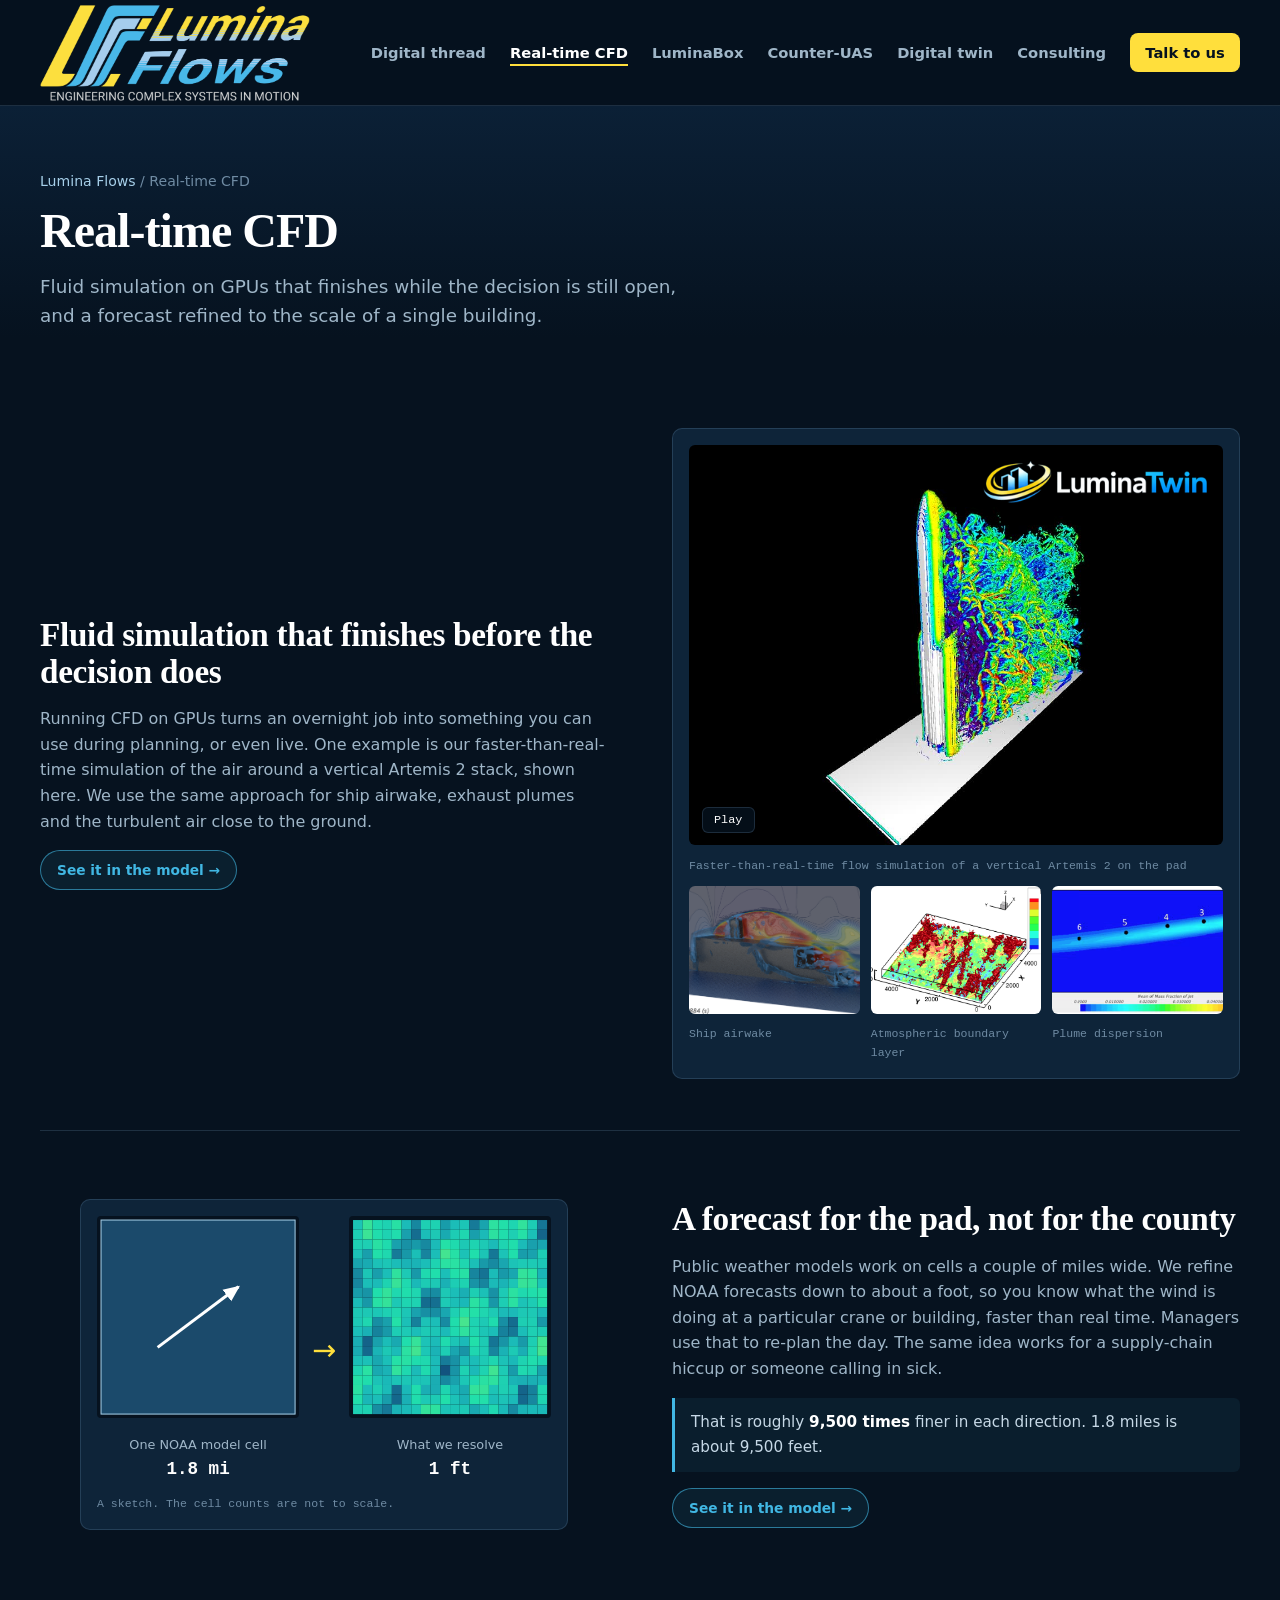
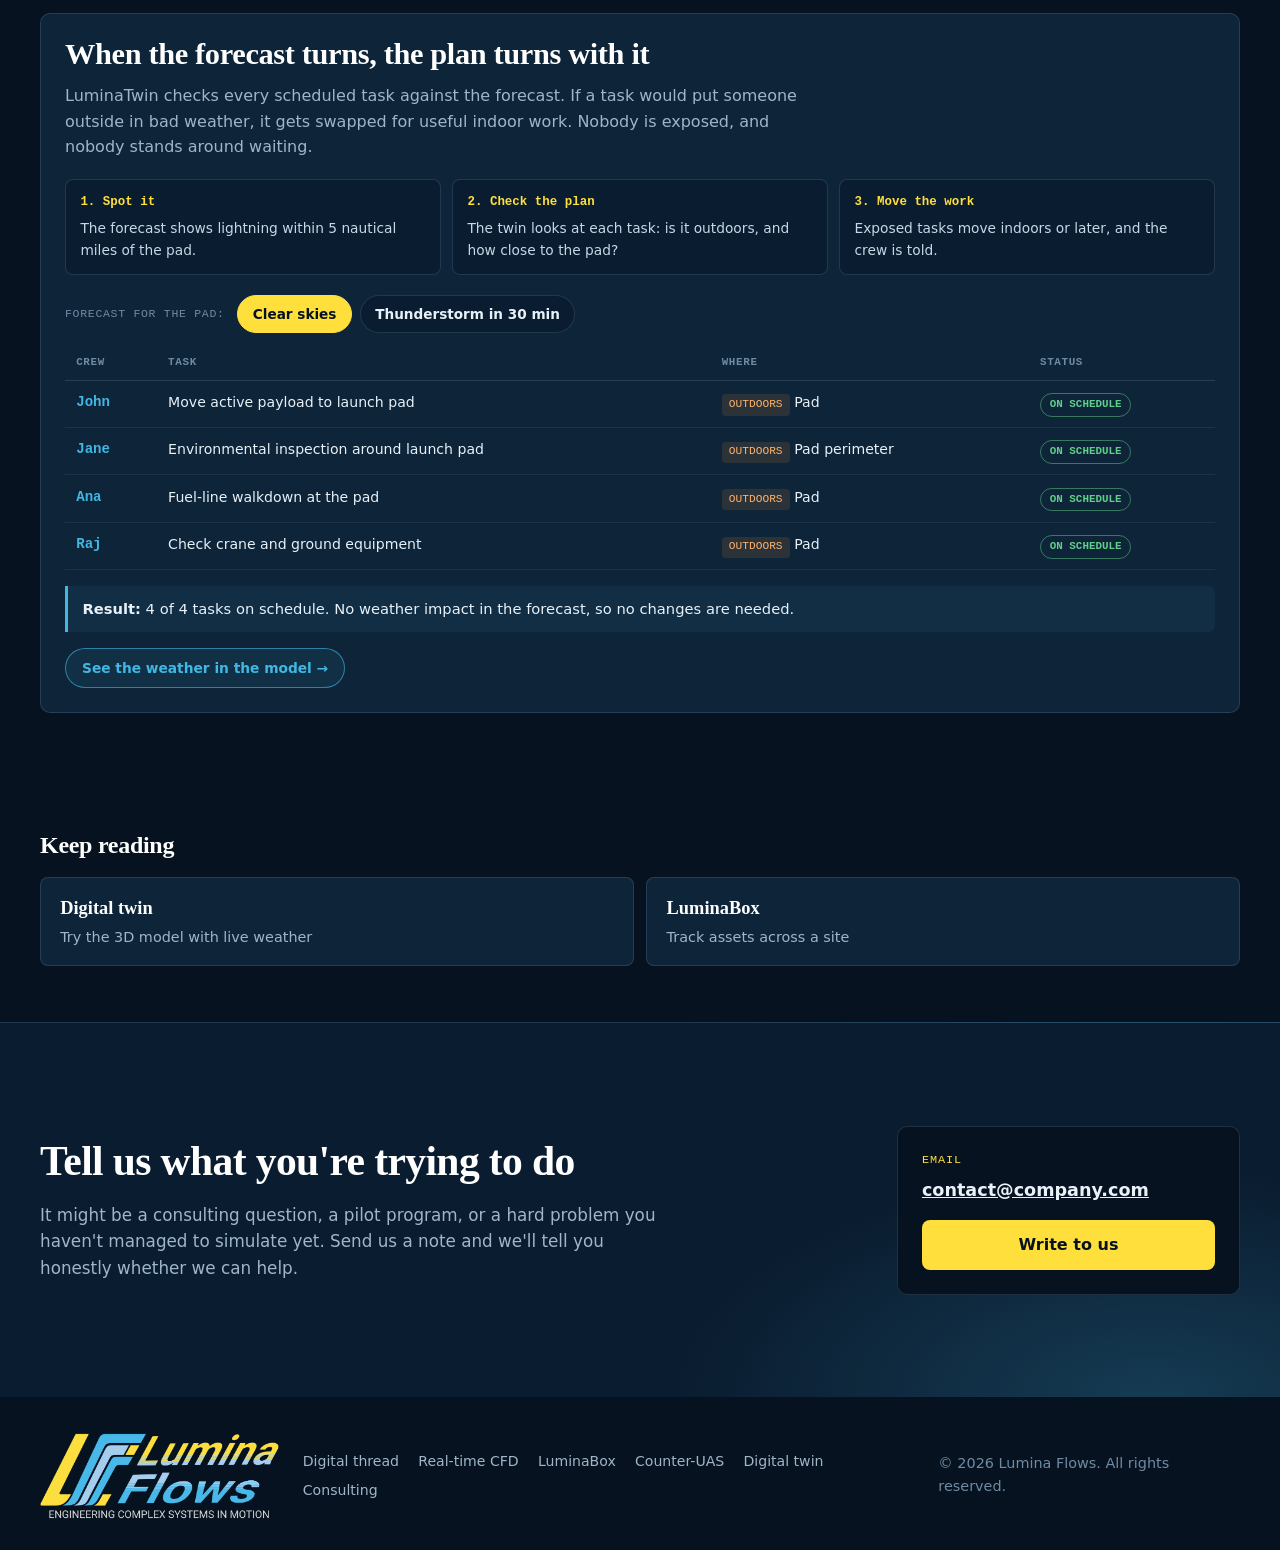
==== cfd.html @ c45b7880 "Split the site into a short landing page and dedicated pages - index.html is now the hero, the six c" ====
<!doctype html>
<html lang="en">
  <head>
    <meta charset="utf-8" />
    <meta name="viewport" content="width=device-width, initial-scale=1" />
    <title>Lumina Flows | Real-time CFD</title>
    <meta
      name="description"
      content="GPU-accelerated fluid simulation and weather refined to the scale of a building, used to adapt work plans as the forecast changes."
    />
    <meta property="og:title" content="Lumina Flows | Real-time CFD" />
    <meta
      property="og:description"
      content="Digital twins, GPU fluid simulation and LuminaBox sensors for launch sites, shipping and defense programs."
    />
    <meta property="og:type" content="website" />
    <meta property="og:image" content="assets/lumina-flows-logo-cropped.png" />
    <meta name="theme-color" content="#06121f" />
    <link rel="stylesheet" href="styles.css" />
    <link rel="stylesheet" href="platform.css" />
  </head>
  <body>
    <a class="skip-link" href="#main">Skip to main content</a>

    <header class="site-header">
      <nav class="nav" aria-label="Primary navigation">
        <a class="brand" href="index.html" aria-label="Lumina Flows home">
          <img src="assets/lumina-flows-logo-cropped.png" alt="Lumina Flows" />
        </a>
        <button class="nav-toggle" type="button" aria-expanded="false" aria-controls="nav-links">
          <span class="sr-only">Toggle navigation</span>
          <span></span>
          <span></span>
          <span></span>
        </button>
        <div class="nav-links" id="nav-links">
          <a href="digital-thread.html">Digital thread</a>
          <a href="cfd.html" aria-current="page">Real-time CFD</a>
          <a href="luminabox.html">LuminaBox</a>
          <a href="counter-uas.html">Counter-UAS</a>
          <a href="twin.html">Digital twin</a>
          <a href="consulting.html">Consulting</a>
          <a class="nav-cta" href="index.html#contact">Talk to us</a>
        </div>
      </nav>
    </header>

    <main id="main">
      <section class="page-head">
        <div class="page-head-inner">
          <p class="crumb"><a href="index.html">Lumina Flows</a> / Real-time CFD</p>
          <h1>Real-time CFD</h1>
          <p class="page-lede">Fluid simulation on GPUs that finishes while the decision is still open, and a forecast refined to the scale of a single building.</p>
        </div>
      </section>

      <section class="section pg-body">
        <article class="solution" id="cfd">
          <div class="solution-copy">
            <h3>Fluid simulation that finishes before the decision does</h3>
            <p>
              Running CFD on GPUs turns an overnight job into something you can use during planning, or even live. One
              example is our faster-than-real-time simulation of the air around a vertical Artemis 2 stack, shown here.
              We use the same approach for ship airwake, exhaust plumes and the turbulent air close to the ground.
            </p>
            <p class="see-row"><button type="button" class="see-model" data-go='{"scn":"road","res":"fine","site":"vab"}'>See it in the model &rarr;</button></p>
          </div>
          <div class="solution-visual sim-trio">
            <figure class="rocket-cfd">
              <div class="rocket-frame">
                <video
                  id="rocket-video"
                  src="assets/deck/artemis2-cfd.mp4"
                  poster="assets/deck/artemis2-poster.jpg"
                  muted
                  loop
                  playsinline
                  preload="metadata"
                  aria-label="Faster-than-real-time CFD simulation of the wake around a vertical Artemis 2 configuration on the pad"
                ></video>
                <img class="rocket-logo" src="assets/deck/luminatwin-logo.png" alt="LuminaTwin" />
                <button class="video-toggle" id="rocket-toggle" type="button" aria-pressed="true">Pause</button>
              </div>
              <figcaption>Faster-than-real-time flow simulation of a vertical Artemis 2 on the pad</figcaption>
            </figure>
            <figure>
              <img src="assets/tech/ShipAirwake.png" alt="Ship airwake CFD velocity contours." />
              <figcaption>Ship airwake</figcaption>
            </figure>
            <figure>
              <img src="assets/tech/turbABL.png" alt="Turbulent atmospheric boundary layer CFD isosurfaces." />
              <figcaption>Atmospheric boundary layer</figcaption>
            </figure>
            <figure>
              <img src="assets/tech/Plume.png" alt="Jet plume mass fraction CFD contour." />
              <figcaption>Plume dispersion</figcaption>
            </figure>
          </div>
        </article>

        <!-- Module 2 + weather resolution -->
        <article class="solution reverse">
          <div class="solution-copy">
            <h3>A forecast for the pad, not for the county</h3>
            <p>
              Public weather models work on cells a couple of miles wide. We refine NOAA forecasts down to about a foot,
              so you know what the wind is doing at a particular crane or building, faster than real time. Managers use
              that to re-plan the day. The same idea works for a supply-chain hiccup or someone calling in sick.
            </p>
            <p class="example">
              That is roughly <strong>9,500 times</strong> finer in each direction. 1.8 miles is about 9,500 feet.
            </p>
            <p class="see-row"><button type="button" class="see-model" data-go='{"scn":"road","res":"fine","site":"vab"}'>See it in the model &rarr;</button></p>
          </div>
          <figure class="solution-visual resgrid" aria-labelledby="res-cap">
            <div class="res-pair">
              <div>
                <svg viewBox="0 0 200 200" role="img" aria-label="One coarse forecast grid cell with a single wind vector"><defs><marker id="ah2" viewBox="0 0 10 10" refX="8" refY="5" markerWidth="6" markerHeight="6" orient="auto"><path d="M0 1L9 5L0 9z" fill="#fff" /></marker></defs><rect x="4" y="4" width="192" height="192" class="coarse" /><line x1="60" y1="130" x2="140" y2="70" class="cv" marker-end="url(#ah2)" /></svg>
                <span>One NOAA model cell<br /><b>1.8 mi</b></span>
              </div>
              <div class="res-arrow" aria-hidden="true">→</div>
              <div>
                <svg viewBox="0 0 200 200" id="fine" role="img" aria-label="The same area resolved as a fine grid of varying wind speeds"></svg>
                <span>What we resolve<br /><b>1 ft</b></span>
              </div>
            </div>
            <figcaption id="res-cap">A sketch. The cell counts are not to scale.</figcaption>
          </figure>
        </article>


        <!-- Adaptive work tasking -->
        <div class="tasking" id="tasking" aria-labelledby="task-title">
          <div class="task-head">
            <h3 id="task-title">When the forecast turns, the plan turns with it</h3>
            <p>
              LuminaTwin checks every scheduled task against the forecast. If a task would put someone outside in bad
              weather, it gets swapped for useful indoor work. Nobody is exposed, and nobody stands around waiting.
            </p>
          </div>
          <ol class="task-steps">
            <li><b>1. Spot it</b><span>The forecast shows lightning within 5 nautical miles of the pad.</span></li>
            <li><b>2. Check the plan</b><span>The twin looks at each task: is it outdoors, and how close to the pad?</span></li>
            <li><b>3. Move the work</b><span>Exposed tasks move indoors or later, and the crew is told.</span></li>
          </ol>
          <div class="task-control" role="group" aria-label="Forecast scenario">
            <span class="task-ctl-l">Forecast for the pad:</span>
            <button type="button" class="is-on" data-fc="clear">Clear skies</button>
            <button type="button" data-fc="storm">Thunderstorm in 30 min</button>
          </div>
          <div class="task-wrap">
            <table class="task-table" aria-live="polite">
              <thead><tr><th>Crew</th><th>Task</th><th>Where</th><th>Status</th></tr></thead>
              <tbody id="task-body"></tbody>
            </table>
          </div>
          <p class="task-result" id="task-result"></p>
          <div class="task-actions">
            <button type="button" class="see-model" data-go='{"scn":"road","res":"fine"}'>See the weather in the model &rarr;</button>
          </div>
        </div>

      </section>

      <nav class="next-pages section" aria-label="Keep reading">
        <h2>Keep reading</h2>
        <ul>
          <li><a href="twin.html"><b>Digital twin</b><span>Try the 3D model with live weather</span></a></li>
          <li><a href="luminabox.html"><b>LuminaBox</b><span>Track assets across a site</span></a></li>
        </ul>
      </nav>

      <!-- 8. CONTACT -->
      <section class="contact" id="contact" aria-labelledby="contact-title">
        <div class="contact-inner">
          <div>
            <h2 id="contact-title">Tell us what you're trying to do</h2>
            <p>
              It might be a consulting question, a pilot program, or a hard problem you haven't managed to simulate yet.
              Send us a note and we'll tell you honestly whether we can help.
            </p>
          </div>
          <address class="contact-card">
            <span>Email</span>
            <!-- TODO: Replace this placeholder with the company's verified email address. -->
            <a href="mailto:contact@company.com">contact@company.com</a>
            <a class="button primary full" href="mailto:contact@company.com?subject=Hello%20from%20the%20website">Write to us</a>
          </address>
        </div>
      </section>
    </main>

    <footer class="site-footer">
      <div>
        <a href="index.html" aria-label="Lumina Flows home"><img src="assets/lumina-flows-logo-cropped.png" alt="Lumina Flows" /></a>
      </div>
      <nav class="foot-nav" aria-label="Footer">
          <a href="digital-thread.html">Digital thread</a>
          <a href="cfd.html">Real-time CFD</a>
          <a href="luminabox.html">LuminaBox</a>
          <a href="counter-uas.html">Counter-UAS</a>
          <a href="twin.html">Digital twin</a>
          <a href="consulting.html">Consulting</a>
      </nav>
      <p>&copy; <span id="year"></span> Lumina Flows. All rights reserved.</p>
    </footer>

    <script src="script.js"></script>
    <script src="platform.js"></script>
  </body>
</html>
---- styles.css ----
:root {
  --bg: #06121f;
  --bg-2: #0a1c2f;
  --panel: #0e2439;
  --panel-2: #12304b;
  --line: rgba(140, 185, 220, 0.18);
  --ink: #e8f1f8;
  --muted: #9fb6c8;
  --steel: #6f8ba3;
  --sky: #41b7e3;
  --sky-soft: #a6cfe9;
  --yellow: #ffdf3c;
  --light: #f4f8fb;
  --light-ink: #152433;
  --radius: 8px;
  --max-width: 1200px;
  --mono: ui-monospace, "SF Mono", "Cascadia Mono", Consolas, monospace;
}

* {
  box-sizing: border-box;
}

html {
  scroll-behavior: smooth;
  scroll-padding-top: 104px;
}

body {
  margin: 0;
  color: var(--ink);
  background: var(--bg);
  font-family: Inter, ui-sans-serif, system-ui, -apple-system, BlinkMacSystemFont, "Segoe UI", sans-serif;
  line-height: 1.6;
  overflow-x: hidden;
}

img {
  display: block;
  max-width: 100%;
}

a {
  color: inherit;
}

h1,
h2,
h3,
p {
  overflow-wrap: anywhere;
}

h1,
h2,
h3 {
  margin: 0;
  line-height: 1.1;
  color: #fff;
}

.skip-link {
  position: absolute;
  left: 1rem;
  top: -4rem;
  z-index: 100;
  padding: 0.75rem 1rem;
  color: var(--bg);
  background: var(--yellow);
  border-radius: var(--radius);
}

.skip-link:focus {
  top: 1rem;
}

.sr-only {
  position: absolute;
  width: 1px;
  height: 1px;
  padding: 0;
  margin: -1px;
  overflow: hidden;
  clip: rect(0, 0, 0, 0);
  white-space: nowrap;
  border: 0;
}

:focus-visible {
  outline: 2px solid var(--yellow);
  outline-offset: 2px;
}

/* Header */
.site-header {
  position: sticky;
  top: 0;
  z-index: 30;
  border-bottom: 1px solid var(--line);
  background: rgba(6, 18, 31, 0.86);
  backdrop-filter: blur(16px);
}

.nav {
  width: min(var(--max-width), calc(100% - 2rem));
  min-height: 96px;
  margin: 0 auto;
  display: flex;
  align-items: center;
  justify-content: space-between;
  gap: 2rem;
}

.brand {
  display: inline-flex;
  width: 270px;
}

.brand img {
  width: 100%;
  height: auto;
}

.nav-links {
  display: flex;
  align-items: center;
  gap: 1.5rem;
  color: var(--muted);
  font-size: 0.92rem;
  font-weight: 600;
}

.nav-links a {
  text-decoration: none;
}

.nav-links a:hover {
  color: #fff;
}

.nav-links .nav-cta {
  padding: 0.5rem 0.95rem;
  color: var(--bg);
  background: var(--yellow);
  border-radius: var(--radius);
  font-weight: 800;
}

.nav-links .nav-cta:hover {
  color: var(--bg);
  filter: brightness(1.08);
}

.nav-toggle {
  display: none;
  width: 44px;
  height: 44px;
  padding: 0;
  border: 1px solid var(--line);
  border-radius: var(--radius);
  background: var(--panel);
}

.nav-toggle span:not(.sr-only) {
  display: block;
  width: 20px;
  height: 2px;
  margin: 5px auto;
  background: var(--ink);
}

/* Shared */
.eyebrow {
  display: flex;
  align-items: center;
  gap: 0.6rem;
  margin: 0 0 0.9rem;
  color: var(--sky);
  font-family: var(--mono);
  font-size: 0.76rem;
  font-weight: 600;
  letter-spacing: 0.06em;
  text-transform: uppercase;
}

.pulse {
  width: 8px;
  height: 8px;
  border-radius: 50%;
  background: var(--sky);
  box-shadow: 0 0 0 0 rgba(65, 183, 227, 0.6);
  animation: pulse 2.2s infinite;
}

@keyframes pulse {
  70% {
    box-shadow: 0 0 0 10px rgba(65, 183, 227, 0);
  }
  100% {
    box-shadow: 0 0 0 0 rgba(65, 183, 227, 0);
  }
}

.button {
  min-height: 46px;
  display: inline-flex;
  align-items: center;
  justify-content: center;
  padding: 0.75rem 1.15rem;
  border-radius: var(--radius);
  font-weight: 700;
  text-decoration: none;
  transition: transform 0.15s, filter 0.15s;
}

.button:hover {
  transform: translateY(-1px);
}

.button.primary {
  color: var(--bg);
  background: var(--yellow);
}

.button.secondary {
  color: #fff;
  border: 1px solid var(--line);
  background: rgba(255, 255, 255, 0.05);
}

.button.text {
  color: var(--sky);
}

.button.full {
  width: 100%;
  margin-top: 1rem;
}

.section {
  width: min(var(--max-width), calc(100% - 2rem));
  margin: 0 auto;
  padding: clamp(4rem, 8vw, 7rem) 0;
}

.section-heading {
  max-width: 780px;
  margin-bottom: 2.6rem;
}

.section-heading h2,
.contact h2 {
  font-size: clamp(2rem, 4vw, 3.2rem);
  letter-spacing: -0.015em;
}

.section-heading p:not(.eyebrow) {
  margin: 1rem 0 0;
  color: var(--muted);
  font-size: 1.05rem;
}

/* Hero */
.hero {
  position: relative;
  overflow: hidden;
  background:
    radial-gradient(900px 480px at 85% 10%, rgba(65, 183, 227, 0.16), transparent 60%),
    linear-gradient(180deg, #071829 0%, var(--bg) 100%);
}

.grid-bg {
  position: absolute;
  inset: 0;
  background-image:
    linear-gradient(rgba(120, 170, 210, 0.07) 1px, transparent 1px),
    linear-gradient(90deg, rgba(120, 170, 210, 0.07) 1px, transparent 1px);
  background-size: 56px 56px;
  mask-image: linear-gradient(180deg, #000 20%, transparent 95%);
}

.hero-inner {
  position: relative;
  width: min(var(--max-width), calc(100% - 2rem));
  margin: 0 auto;
  padding: clamp(4rem, 8vw, 6.5rem) 0 clamp(4rem, 8vw, 6rem);
  display: grid;
  grid-template-columns: minmax(0, 1.05fr) minmax(320px, 0.95fr);
  align-items: center;
  gap: clamp(2rem, 5vw, 4.5rem);
}

.hero-copy,
.console {
  min-width: 0;
}

h1 {
  font-size: clamp(2.6rem, 5.6vw, 4.6rem);
  letter-spacing: -0.025em;
}

.hero-lede {
  max-width: 600px;
  margin: 1.4rem 0 0;
  color: var(--muted);
  font-size: clamp(1.05rem, 1.7vw, 1.28rem);
}

.hero-actions {
  margin-top: 2rem;
  display: flex;
  flex-wrap: wrap;
  align-items: center;
  gap: 0.8rem;
}

.funder-strip {
  margin: 2.4rem 0 0;
  padding: 0;
  list-style: none;
  display: flex;
  flex-wrap: wrap;
  align-items: center;
  gap: 0.6rem;
}

.funder-strip li {
  padding: 0.3rem 0.65rem;
  border: 1px solid var(--line);
  border-radius: var(--radius);
  color: var(--sky-soft);
  font-family: var(--mono);
  font-size: 0.78rem;
}

.funder-strip li:first-child {
  padding-left: 0;
  border: 0;
  color: var(--steel);
}

/* Console */
.console {
  border: 1px solid var(--line);
  border-radius: 10px;
  background: linear-gradient(180deg, var(--panel), var(--bg-2));
  box-shadow: 0 30px 70px rgba(0, 0, 0, 0.45);
  overflow: hidden;
}

.console-bar,
.stage-bar {
  display: flex;
  justify-content: space-between;
  align-items: center;
  padding: 0.6rem 0.9rem;
  border-bottom: 1px solid var(--line);
  color: var(--steel);
  font-family: var(--mono);
  font-size: 0.72rem;
  letter-spacing: 0.08em;
}

.console-tag {
  padding: 0.12rem 0.5rem;
  border: 1px solid rgba(255, 223, 60, 0.4);
  border-radius: 99px;
  color: var(--yellow);
  font-size: 0.68rem;
  text-transform: uppercase;
}

.console-view {
  position: relative;
  margin: 0;
}

.console-view img {
  width: 100%;
  aspect-ratio: 2.4 / 1;
  object-fit: cover;
  object-position: top;
}

.callout {
  position: absolute;
  padding: 0.25rem 0.5rem;
  border: 1px solid var(--sky);
  border-radius: 4px;
  color: #fff;
  background: rgba(6, 18, 31, 0.82);
  font-family: var(--mono);
  font-size: 0.68rem;
}

.c1 {
  left: 0.8rem;
  bottom: 0.8rem;
}

.c2 {
  right: 0.8rem;
  top: 0.8rem;
}

.console-stats {
  margin: 0;
  display: grid;
  grid-template-columns: repeat(3, 1fr);
}

.console-stats > div {
  padding: 0.9rem;
  border-right: 1px solid var(--line);
}

.console-stats > div:last-child {
  border-right: 0;
}

.console-stats dt {
  color: var(--steel);
  font-size: 0.7rem;
  line-height: 1.3;
}

.console-stats dd {
  margin: 0.3rem 0 0;
  color: #fff;
  font-family: var(--mono);
  font-size: 1rem;
  font-weight: 600;
}

/* Capability cards */
.cap-grid {
  display: grid;
  grid-template-columns: repeat(3, minmax(0, 1fr));
  gap: 1rem;
}

.cap-card {
  position: relative;
  min-height: 210px;
  padding: 1.5rem;
  display: block;
  border: 1px solid var(--line);
  border-radius: var(--radius);
  background: linear-gradient(180deg, var(--panel), var(--bg-2));
  text-decoration: none;
  transition: border-color 0.2s, transform 0.2s;
}

.cap-card:hover {
  border-color: var(--sky);
  transform: translateY(-2px);
}

.cap-id {
  color: var(--yellow);
  font-family: var(--mono);
  font-size: 0.8rem;
}

.cap-card h3 {
  margin-top: 1.6rem;
  font-size: 1.3rem;
}

.cap-card p {
  margin: 0.7rem 0 0;
  color: var(--muted);
}

/* Solutions */
.solutions {
  border-top: 1px solid var(--line);
}

.solution {
  padding: clamp(2rem, 4vw, 3.2rem) 0;
  display: grid;
  grid-template-columns: minmax(0, 1fr) minmax(0, 1fr);
  align-items: center;
  gap: clamp(2rem, 5vw, 4.5rem);
  border-top: 1px solid var(--line);
}

.solution:first-of-type {
  border-top: 0;
}

.solution.reverse .solution-copy {
  order: 2;
}

.solution-tag {
  margin: 0 0 0.8rem;
  color: var(--sky);
  font-family: var(--mono);
  font-size: 0.76rem;
  letter-spacing: 0.05em;
  text-transform: uppercase;
}

.solution-copy h3 {
  font-size: clamp(1.6rem, 2.6vw, 2.2rem);
  letter-spacing: -0.01em;
}

.solution-copy > p:not(.solution-tag) {
  margin: 1rem 0 0;
  color: var(--muted);
}

.check-list {
  margin: 1.3rem 0 0;
  padding: 0;
  list-style: none;
  display: grid;
  gap: 0.7rem;
}

.check-list li {
  position: relative;
  padding-left: 1.6rem;
  color: #c6d8e6;
}

.check-list li::before {
  content: "";
  position: absolute;
  left: 0;
  top: 0.55rem;
  width: 12px;
  height: 4px;
  background: var(--yellow);
  transform: skewX(-22deg);
}

.check-list strong {
  color: #fff;
}

.solution-visual {
  min-width: 0;
  padding: 1rem;
  border: 1px solid var(--line);
  border-radius: 10px;
  background: var(--panel);
}

.media {
  margin: 0;
}

.media img {
  width: 100%;
  border-radius: 6px;
  background: #fff;
}

.solution-visual figcaption,
.visual-caption {
  margin: 0.7rem 0 0;
  color: var(--steel);
  font-family: var(--mono);
  font-size: 0.72rem;
}

.visual-caption {
  text-align: center;
}

/* Thread */
.thread-flow {
  margin: 0;
  padding: 0;
  list-style: none;
  display: grid;
  gap: 0.6rem;
  counter-reset: t;
}

.thread-flow li {
  position: relative;
  padding: 0.75rem 1rem 0.75rem 3rem;
  border: 1px solid var(--line);
  border-radius: 6px;
  background: var(--bg-2);
  counter-increment: t;
  display: flex;
  justify-content: space-between;
  align-items: baseline;
  gap: 1rem;
}

.thread-flow li::before {
  content: counter(t);
  position: absolute;
  left: 0.9rem;
  top: 50%;
  transform: translateY(-50%);
  width: 1.5rem;
  height: 1.5rem;
  display: grid;
  place-items: center;
  border-radius: 50%;
  color: var(--bg);
  background: var(--sky);
  font-family: var(--mono);
  font-size: 0.72rem;
  font-weight: 700;
}

.thread-flow li:not(:last-child)::after {
  content: "";
  position: absolute;
  left: 1.62rem;
  bottom: -0.65rem;
  width: 2px;
  height: 0.65rem;
  background: var(--sky);
}

.thread-flow span {
  color: #fff;
  font-weight: 700;
}

.thread-flow small {
  color: var(--steel);
  font-family: var(--mono);
  font-size: 0.72rem;
}

.thread-loop {
  margin: 0.9rem 0 0;
  color: var(--yellow);
  font-family: var(--mono);
  font-size: 0.78rem;
  text-align: center;
}

/* Sim trio */
.sim-trio {
  display: grid;
  grid-template-columns: repeat(3, minmax(0, 1fr));
  gap: 0.7rem;
}

.sim-trio figure {
  margin: 0;
}

.sim-trio figure:first-child {
  grid-column: 1 / -1;
}

.sim-trio img {
  width: 100%;
  aspect-ratio: 4 / 3;
  object-fit: cover;
  border-radius: 6px;
  background: #fff;
}

.sim-trio figure:first-child img {
  max-height: none;
  aspect-ratio: 2.4 / 1;
  object-position: top;
}

/* Radar */
.radar {
  color: var(--steel);
}

.radar svg {
  width: 100%;
  max-width: 380px;
  margin: 0 auto;
  display: block;
}

.ring {
  stroke: currentColor;
}

.ring.r1 {
  stroke: var(--yellow);
  opacity: 0.7;
}

.ring.r2 {
  stroke: var(--sky);
  opacity: 0.6;
}

.sweep {
  fill: rgba(65, 183, 227, 0.16);
  transform-origin: 200px 200px;
  animation: sweep 6s linear infinite;
}

@keyframes sweep {
  to {
    transform: rotate(360deg);
  }
}

.dot-own {
  fill: var(--sky);
}

.dot-hostile {
  fill: #ff6b5b;
}

.dot-halo {
  stroke: #ff6b5b;
  animation: pulse-r 2s ease-out infinite;
  transform-origin: 290px 110px;
}

@keyframes pulse-r {
  from {
    transform: scale(0.6);
    opacity: 1;
  }
  to {
    transform: scale(2);
    opacity: 0;
  }
}

.radar text {
  fill: var(--sky-soft);
  font-family: var(--mono);
  font-size: 11px;
}

.radar .lbl {
  fill: var(--steel);
}

/* Digital twin */
.twin {
  position: relative;
  border-top: 1px solid var(--line);
  border-bottom: 1px solid var(--line);
  background:
    radial-gradient(700px 400px at 10% 0%, rgba(65, 183, 227, 0.12), transparent 60%),
    var(--bg-2);
}

.twin-inner {
  width: min(1320px, calc(100% - 2rem));
  margin: 0 auto;
  padding: clamp(4rem, 8vw, 7rem) 0;
}

.twin-ui {
  display: grid;
  grid-template-columns: 230px minmax(0, 1fr) 270px;
  gap: 1rem;
  align-items: start;
}

.twin-side,
.twin-readout,
.twin-stage {
  min-width: 0;
  border: 1px solid var(--line);
  border-radius: 10px;
  background: var(--bg);
}

.twin-side,
.twin-readout {
  padding: 1rem;
}

.side-title {
  margin: 0 0 0.7rem;
  color: var(--steel);
  font-family: var(--mono);
  font-size: 0.72rem;
  font-weight: 600;
  letter-spacing: 0.08em;
  text-transform: uppercase;
}

.twin-side .side-title:not(:first-child) {
  margin-top: 1.4rem;
}

.fac-list {
  display: grid;
  gap: 0.5rem;
}

.fac {
  width: 100%;
  padding: 0.65rem 0.8rem;
  text-align: left;
  border: 1px solid var(--line);
  border-radius: 6px;
  color: var(--ink);
  background: var(--panel);
  font: inherit;
  cursor: pointer;
}

.fac span {
  display: block;
  font-size: 0.9rem;
  font-weight: 700;
}

.fac small {
  color: var(--steel);
  font-size: 0.74rem;
}

.fac:hover {
  border-color: var(--sky);
}

.fac.is-active {
  border-color: var(--sky);
  background: var(--panel-2);
  box-shadow: inset 3px 0 0 var(--yellow);
}

.layers {
  display: grid;
  gap: 0.55rem;
}

.layers label {
  display: flex;
  align-items: center;
  gap: 0.6rem;
  color: #c6d8e6;
  font-size: 0.9rem;
  cursor: pointer;
}

.layers input {
  accent-color: var(--sky);
  width: 16px;
  height: 16px;
}

.twin-stage {
  overflow: hidden;
}

#site {
  width: 100%;
  height: auto;
  display: block;
}

.road {
  fill: none;
  stroke: #1d3f5e;
  stroke-width: 9;
  stroke-linecap: round;
  stroke-linejoin: round;
}

.zone-box {
  fill: rgba(65, 183, 227, 0.05);
  stroke: rgba(65, 183, 227, 0.5);
  stroke-dasharray: 5 5;
  transition: fill 0.25s, stroke 0.25s;
}

.zone {
  transition: opacity 0.3s;
}

.zone.is-hold .zone-box {
  fill: rgba(255, 223, 60, 0.12);
  stroke: var(--yellow);
}

#site.focus .zone:not(.is-focus) {
  opacity: 0.25;
}

.bldg {
  fill: #143552;
  stroke: var(--sky-soft);
  stroke-width: 1;
}

.tank {
  fill: #17405f;
}

.pad {
  fill: none;
  stroke: var(--sky-soft);
  stroke-width: 1.5;
}

.pad-core {
  fill: var(--sky-soft);
}

.zone-lbl {
  fill: var(--sky);
  font-family: var(--mono);
  font-size: 10px;
  letter-spacing: 0.08em;
}

.bldg-lbl,
.asset-lbl,
.map-lbl {
  fill: var(--sky-soft);
  font-family: var(--mono);
  font-size: 9px;
}

.map-lbl {
  fill: var(--steel);
}

.asset-lbl {
  fill: #fff;
}

.stage-controls {
  padding: 0.8rem 1rem;
  display: grid;
  grid-template-columns: auto minmax(0, 1fr) auto auto;
  align-items: center;
  gap: 0.9rem;
  border-top: 1px solid var(--line);
}

.stage-controls label,
.stage-controls output {
  color: var(--steel);
  font-family: var(--mono);
  font-size: 0.74rem;
}

.stage-controls output {
  min-width: 4.4rem;
  color: #fff;
}

.stage-controls input[type="range"] {
  width: 100%;
  accent-color: var(--yellow);
}

.stage-controls button {
  padding: 0.45rem 0.9rem;
  border: 1px solid var(--line);
  border-radius: 6px;
  color: #fff;
  background: var(--panel);
  font: inherit;
  font-size: 0.85rem;
  font-weight: 700;
  cursor: pointer;
}

.stage-controls button:hover {
  border-color: var(--sky);
}

.readout {
  margin: 0;
  display: grid;
  gap: 0.6rem;
}

.readout > div {
  display: flex;
  justify-content: space-between;
  gap: 0.8rem;
  padding-bottom: 0.55rem;
  border-bottom: 1px solid var(--line);
}

.readout dt {
  color: var(--muted);
  font-size: 0.82rem;
}

.readout dd {
  margin: 0;
  color: #fff;
  font-family: var(--mono);
  font-size: 0.82rem;
  text-align: right;
}

.status-list {
  margin: 1rem 0 0;
  padding: 0;
  list-style: none;
  display: grid;
  gap: 0.45rem;
}

.status-list li {
  display: flex;
  justify-content: space-between;
  padding: 0.45rem 0.6rem;
  border-radius: 6px;
  background: var(--panel);
  font-size: 0.82rem;
}

.status-list b {
  font-family: var(--mono);
  font-size: 0.72rem;
}

.st-go b {
  color: #5fd08a;
}

.st-watch b {
  color: var(--yellow);
}

.st-hold b {
  color: #ff8a7a;
}

.retask {
  margin: 1rem 0 0;
  padding: 0.7rem;
  border-left: 3px solid var(--yellow);
  border-radius: 0 6px 6px 0;
  color: #d8e6f1;
  background: rgba(255, 223, 60, 0.07);
  font-size: 0.82rem;
}

.retask:empty {
  display: none;
}

.fine {
  margin: 1rem 0 0;
  color: var(--steel);
  font-size: 0.72rem;
  line-height: 1.5;
}

/* Partners */
.client-grid {
  display: grid;
  grid-template-columns: repeat(2, minmax(0, 1fr));
  gap: 1rem;
}

.client-card {
  padding: 1.8rem;
  border: 1px solid var(--line);
  border-radius: var(--radius);
  background: linear-gradient(180deg, var(--panel), var(--bg-2));
}

.client-kind {
  color: var(--yellow);
  font-family: var(--mono);
  font-size: 0.74rem;
  letter-spacing: 0.06em;
  text-transform: uppercase;
}

.client-card h3 {
  margin-top: 0.8rem;
  font-size: 1.7rem;
}

.client-card p {
  margin: 0.7rem 0 0;
  color: var(--muted);
}

.sponsors {
  margin-top: 1rem;
  padding: 1.6rem;
  display: grid;
  grid-template-columns: minmax(260px, 0.7fr) minmax(0, 1.3fr);
  gap: 1.8rem;
  border: 1px solid var(--line);
  border-radius: var(--radius);
  background: var(--panel);
}

.sponsors h3 {
  font-size: 1.45rem;
}

.sponsors p:not(.eyebrow) {
  margin: 0.8rem 0 0;
  color: var(--muted);
  font-size: 0.9rem;
}

.logo-groups {
  display: grid;
  gap: 1.1rem;
}

.logo-group h4 {
  margin: 0 0 0.6rem;
  color: var(--steel);
  font-family: var(--mono);
  font-size: 0.72rem;
  letter-spacing: 0.08em;
  text-transform: uppercase;
}

.logo-list {
  display: grid;
  grid-template-columns: repeat(3, minmax(0, 1fr));
  gap: 0.75rem;
  margin: 0;
  padding: 0;
  list-style: none;
}

.logo-list li {
  min-height: 100px;
  padding: 1rem;
  display: grid;
  place-items: center;
  border-radius: var(--radius);
  background: var(--light);
}

.logo-list img {
  max-width: 100%;
  max-height: 64px;
  object-fit: contain;
}

.collaborator-list img {
  max-height: 54px;
}

/* Credibility */
.credibility {
  border-top: 1px solid var(--line);
}

.metric-grid {
  display: grid;
  grid-template-columns: repeat(4, minmax(0, 1fr));
  gap: 1rem;
}

.metric {
  padding: 1.4rem;
  border-top: 2px solid var(--sky);
  background: var(--panel);
  border-radius: 0 0 var(--radius) var(--radius);
}

.metric strong {
  display: block;
  color: #fff;
  font-family: var(--mono);
  font-size: clamp(1.25rem, 2vw, 1.6rem);
  line-height: 1.2;
}

.metric span {
  display: block;
  margin-top: 0.6rem;
  color: var(--muted);
  font-size: 0.86rem;
}

.pub-grid {
  margin-top: 1rem;
  display: grid;
  grid-template-columns: repeat(3, minmax(0, 1fr));
  gap: 1rem;
}

.pub {
  padding: 1.4rem;
  border: 1px solid var(--line);
  border-radius: var(--radius);
}

.pub > span {
  color: var(--sky);
  font-family: var(--mono);
  font-size: 0.72rem;
}

.pub h3 {
  margin-top: 0.7rem;
  font-size: 1.15rem;
  line-height: 1.25;
}

.pub p {
  margin: 0.7rem 0 0;
  color: var(--muted);
  font-size: 0.92rem;
}

.efforts {
  margin-top: 1rem;
  padding: 1.5rem;
  display: grid;
  grid-template-columns: minmax(260px, 0.7fr) minmax(0, 1.3fr);
  align-items: center;
  gap: 1.5rem;
  border: 1px solid var(--line);
  border-radius: var(--radius);
  background: var(--panel);
}

.efforts h3 {
  font-size: 1.3rem;
}

.effort-list {
  display: grid;
  grid-template-columns: repeat(2, minmax(0, 1fr));
  gap: 0.75rem;
  margin: 0;
  padding: 0;
  list-style: none;
}

.effort-list a {
  min-height: 100px;
  padding: 1rem;
  display: flex;
  flex-direction: column;
  justify-content: space-between;
  gap: 0.8rem;
  border: 1px solid var(--line);
  border-radius: var(--radius);
  background: var(--bg-2);
  font-weight: 700;
  text-decoration: none;
}

.effort-list a:hover {
  border-color: var(--sky);
}

.effort-list span {
  color: var(--sky);
  font-family: var(--mono);
  font-size: 0.74rem;
  text-transform: uppercase;
}

/* Contact */
.contact {
  padding: clamp(4rem, 8vw, 6.5rem) 0;
  background:
    radial-gradient(800px 380px at 90% 100%, rgba(65, 183, 227, 0.2), transparent 60%),
    var(--bg-2);
  border-top: 1px solid var(--line);
}

.contact-inner {
  width: min(var(--max-width), calc(100% - 2rem));
  margin: 0 auto;
  display: grid;
  grid-template-columns: minmax(0, 1fr) minmax(280px, 0.42fr);
  gap: 2.5rem;
  align-items: center;
}

.contact p:not(.eyebrow) {
  max-width: 620px;
  margin: 1rem 0 0;
  color: var(--muted);
  font-size: 1.05rem;
}

.contact-card {
  padding: 1.5rem;
  border: 1px solid var(--line);
  border-radius: 10px;
  background: var(--bg);
  font-style: normal;
}

.contact-card span {
  display: block;
  color: var(--yellow);
  font-family: var(--mono);
  font-size: 0.74rem;
  letter-spacing: 0.08em;
  text-transform: uppercase;
}

.contact-card > a:not(.button) {
  display: inline-block;
  margin-top: 0.4rem;
  font-size: 1.1rem;
  font-weight: 700;
}

.site-footer {
  width: min(var(--max-width), calc(100% - 2rem));
  margin: 0 auto;
  padding: 2rem 0;
  display: flex;
  align-items: center;
  justify-content: space-between;
  gap: 1.5rem;
  color: var(--steel);
  font-size: 0.9rem;
}

.site-footer img {
  width: 240px;
}

.site-footer p {
  margin: 0;
}

@media (prefers-reduced-motion: reduce) {
  * {
    animation: none !important;
    scroll-behavior: auto !important;
    transition: none !important;
  }
}

@media (max-width: 1100px) {
  .twin-ui {
    grid-template-columns: 1fr;
  }

  .fac-list {
    grid-template-columns: repeat(2, 1fr);
  }
}

@media (max-width: 980px) {
  .hero-inner,
  .solution,
  .contact-inner,
  .sponsors,
  .efforts {
    grid-template-columns: 1fr;
  }

  .solution.reverse .solution-copy {
    order: 0;
  }

  .cap-grid,
  .pub-grid {
    grid-template-columns: repeat(2, minmax(0, 1fr));
  }

  .metric-grid {
    grid-template-columns: repeat(2, minmax(0, 1fr));
  }
}

@media (max-width: 760px) {
  .brand {
    width: 200px;
  }

  .nav {
    min-height: 80px;
  }

  .nav-toggle {
    display: block;
  }

  .nav-links {
    position: absolute;
    left: 1rem;
    right: 1rem;
    top: 84px;
    display: none;
    padding: 1rem;
    border: 1px solid var(--line);
    border-radius: var(--radius);
    background: var(--bg-2);
  }

  .nav-links.is-open {
    display: grid;
    gap: 0.9rem;
  }

  .hero-actions .button {
    width: 100%;
  }

  .cap-grid,
  .pub-grid,
  .client-grid,
  .effort-list,
  .logo-list,
  .metric-grid,
  .sim-trio,
  .fac-list {
    grid-template-columns: 1fr;
  }

  .console-stats {
    grid-template-columns: 1fr;
  }

  .console-stats > div {
    border-right: 0;
    border-bottom: 1px solid var(--line);
  }

  .stage-controls {
    grid-template-columns: 1fr auto;
  }

  .stage-controls label {
    grid-column: 1 / -1;
  }

  .thread-flow li {
    flex-direction: column;
    gap: 0.1rem;
  }

  .site-footer {
    flex-direction: column;
    align-items: flex-start;
  }
}
---- platform.css ----
/* Platform section (LuminaTwin / LuminaBox) */
.platform {
  border-top: 1px solid var(--line);
}

.viz-title {
  margin: 0 0 1rem;
  color: var(--steel);
  font-family: var(--mono);
  font-size: 0.74rem;
  font-weight: 600;
  letter-spacing: 0.08em;
  text-transform: uppercase;
}

.viz-title-row {
  display: flex;
  justify-content: space-between;
  align-items: center;
  gap: 1rem;
  margin-bottom: 0.6rem;
}

.viz-title-row .viz-title {
  margin: 0;
}

.viz-row {
  display: grid;
  grid-template-columns: repeat(2, minmax(0, 1fr));
  gap: 1rem;
}

.viz-card {
  margin: 0;
  padding: 1.5rem;
  border: 1px solid var(--line);
  border-radius: 10px;
  background: linear-gradient(180deg, var(--panel), var(--bg-2));
}

.viz-big {
  margin: 0.4rem 0 0;
  color: #fff;
  font-family: var(--mono);
  font-size: clamp(2.4rem, 5vw, 3.4rem);
  font-weight: 700;
  line-height: 1;
}

.viz-note {
  margin: 0.8rem 0 0;
  color: var(--muted);
  font-size: 0.88rem;
}

.scrub-icons {
  display: flex;
  gap: 1.4rem;
  align-items: flex-end;
  height: 84px;
}

.rk {
  height: 84px;
  fill: var(--sky);
}

.rk.scrubbed {
  fill: none;
  stroke: var(--yellow);
  stroke-width: 1.6;
  stroke-dasharray: 3 2.5;
}

/* Bars */
.bars {
  display: grid;
  gap: 1.1rem;
  margin-top: 0.4rem;
}

.bar-row {
  display: grid;
  grid-template-columns: 120px minmax(0, 1fr) 4.2rem;
  align-items: center;
  gap: 0.9rem;
}

.bar-lbl {
  color: #d8e6f1;
  font-size: 0.86rem;
  line-height: 1.25;
}

.bar-lbl small {
  display: block;
  color: var(--steel);
  font-size: 0.72rem;
}

.bar-track {
  height: 34px;
}

.bar {
  position: relative;
  width: var(--w);
  height: 100%;
  border-radius: 0 4px 4px 0;
  background: var(--sky);
  transform-origin: left;
  animation: grow 1.1s cubic-bezier(0.2, 0.7, 0.2, 1) both;
}

.bar.hot {
  background: var(--yellow);
}

@keyframes grow {
  from {
    transform: scaleX(0);
  }
}

.bar:hover::after {
  content: attr(data-tip);
  position: absolute;
  left: 0;
  bottom: calc(100% + 6px);
  padding: 0.3rem 0.55rem;
  border: 1px solid var(--line);
  border-radius: 4px;
  color: #fff;
  background: var(--bg);
  font-family: var(--mono);
  font-size: 0.72rem;
  white-space: nowrap;
  z-index: 2;
}

.bar-val {
  color: #fff;
  font-family: var(--mono);
  font-weight: 700;
  text-align: right;
}

/* Architecture */
.arch {
  margin: 1rem 0 0;
  padding: 1.5rem;
  border: 1px solid var(--line);
  border-radius: 10px;
  background: var(--panel);
  overflow-x: auto;
}

.arch svg {
  width: 100%;
  min-width: 720px;
  height: auto;
}

.arch .node rect:first-child {
  fill: var(--bg-2);
  stroke: var(--line);
}

.arch .node.twin rect:first-child {
  stroke: var(--sky);
}

.arch .node .box {
  fill: var(--panel-2);
  stroke: rgba(65, 183, 227, 0.5);
}

.arch .node.out rect:first-child {
  stroke: var(--yellow);
  stroke-opacity: 0.55;
}

.arch text {
  text-anchor: middle;
  fill: #c6d8e6;
  font-family: Inter, system-ui, sans-serif;
  font-size: 14px;
}

.arch .nh {
  fill: var(--sky);
  font-family: var(--mono);
  font-size: 11px;
  letter-spacing: 0.1em;
}

.arch .strong {
  fill: #fff;
  font-weight: 700;
  font-size: 15px;
}

.arch .ns {
  fill: var(--steel);
  font-family: var(--mono);
  font-size: 10.5px;
}

.flow {
  fill: none;
  stroke: var(--sky);
  stroke-width: 2;
  stroke-dasharray: 5 4;
  animation: dash 1.2s linear infinite;
}

@keyframes dash {
  to {
    stroke-dashoffset: -18;
  }
}

.platform .solution {
  margin-top: 1rem;
}

.example {
  padding: 0.8rem 1rem;
  border-left: 3px solid var(--sky);
  border-radius: 0 6px 6px 0;
  background: rgba(65, 183, 227, 0.07);
  color: #c6d8e6 !important;
  font-size: 0.95rem;
}

.example strong {
  color: #fff;
}

/* Compare slider */
.compare-frame {
  position: relative;
  overflow: hidden;
  border-radius: 6px;
  aspect-ratio: 16 / 9;
  background: #000;
}

.compare-frame img {
  position: absolute;
  inset: 0;
  width: 100%;
  height: 100%;
  object-fit: cover;
}

.compare .tag {
  position: absolute;
  top: 0.6rem;
  padding: 0.2rem 0.5rem;
  border-radius: 4px;
  color: #fff;
  background: rgba(6, 18, 31, 0.8);
  font-family: var(--mono);
  font-size: 0.68rem;
}

.compare .tag.l {
  left: 0.6rem;
}

.compare .tag.r {
  right: 0.6rem;
}

.handle {
  position: absolute;
  top: 0;
  bottom: 0;
  width: 2px;
  margin-left: -1px;
  background: var(--yellow);
  pointer-events: none;
}

.handle span {
  position: absolute;
  top: 50%;
  left: 50%;
  width: 28px;
  height: 28px;
  transform: translate(-50%, -50%);
  border-radius: 50%;
  background: var(--yellow);
  box-shadow: 0 2px 10px rgba(0, 0, 0, 0.5);
}

.compare input[type="range"] {
  width: 100%;
  margin-top: 0.8rem;
  accent-color: var(--yellow);
}

/* Resolution graphic */
.res-pair {
  display: grid;
  grid-template-columns: 1fr auto 1fr;
  align-items: center;
  gap: 0.8rem;
  text-align: center;
}

.res-pair svg {
  width: 100%;
  height: auto;
  border-radius: 4px;
  background: var(--bg);
}

.res-pair span {
  display: block;
  margin-top: 0.6rem;
  color: var(--muted);
  font-size: 0.8rem;
}

.res-pair b {
  color: #fff;
  font-family: var(--mono);
  font-size: 1.1rem;
}

.res-arrow {
  color: var(--yellow);
  font-size: 1.8rem;
}

.coarse {
  fill: #1b4a6b;
  stroke: var(--sky-soft);
}

.cv {
  stroke: #fff;
  stroke-width: 3;
}

/* Tasking */
.tasking {
  margin-top: 1rem;
  padding: 1.5rem;
  border: 1px solid var(--line);
  border-radius: 10px;
  background: var(--panel);
}

.task-compare {
  display: grid;
  grid-template-columns: minmax(0, 1fr) auto minmax(0, 1fr);
  gap: 1rem;
  align-items: center;
}

.task-col {
  padding: 1rem;
  border: 1px solid var(--line);
  border-radius: 8px;
  background: var(--bg-2);
}

.task-col ul {
  margin: 0.7rem 0 0;
  padding: 0;
  list-style: none;
  display: grid;
  gap: 0.5rem;
  font-size: 0.9rem;
}

.worker {
  display: inline-block;
  min-width: 3.2rem;
  margin-right: 0.6rem;
  color: var(--sky);
  font-family: var(--mono);
  font-size: 0.78rem;
  font-weight: 700;
}

.task-state {
  padding: 0.15rem 0.55rem;
  border-radius: 99px;
  font-family: var(--mono);
  font-size: 0.68rem;
  text-transform: uppercase;
}

.task-state.ok {
  color: #5fd08a;
  border: 1px solid rgba(95, 208, 138, 0.5);
}

.task-state.hold {
  color: var(--yellow);
  border: 1px solid rgba(255, 223, 60, 0.5);
}

.task-mid {
  display: grid;
  gap: 0.4rem;
  justify-items: center;
  text-align: center;
  max-width: 150px;
}

.task-mid .warn {
  color: #ff8a7a;
  font-size: 0.8rem;
  font-weight: 700;
}

.task-mid .arrow {
  color: var(--yellow);
  font-family: var(--mono);
  font-size: 0.78rem;
}

/* Hardware */
.chips {
  margin: 1.2rem 0 0;
  padding: 0;
  list-style: none;
  display: flex;
  flex-wrap: wrap;
  gap: 0.5rem;
}

.chips li {
  padding: 0.35rem 0.7rem;
  border: 1px solid rgba(65, 183, 227, 0.5);
  border-radius: 99px;
  color: var(--sky-soft);
  font-family: var(--mono);
  font-size: 0.78rem;
}

.hw {
  display: grid;
  grid-template-columns: 1.3fr 1fr;
  gap: 0.7rem;
}

.hw img {
  width: 100%;
  height: 100%;
  min-height: 260px;
  object-fit: cover;
  border-radius: 6px;
}

/* Trace chart */
.trace {
  margin: 0;
}

.trace svg {
  width: 100%;
  height: auto;
  display: block;
}

.trace .axis line {
  stroke: var(--steel);
  stroke-opacity: 0.5;
}

.trace .tick text {
  fill: var(--steel);
  font-family: var(--mono);
  font-size: 10px;
}

.trace .thresh {
  stroke: var(--yellow);
  stroke-dasharray: 5 4;
}

.trace .tl {
  fill: var(--yellow);
  font-family: var(--mono);
  font-size: 10px;
}

.trace .line {
  fill: none;
  stroke: var(--sky);
  stroke-width: 2;
  stroke-linejoin: round;
}

.trace .flag circle {
  fill: #ff6b5b;
  stroke: var(--bg);
  stroke-width: 2;
}

.trace .flag text {
  fill: #fff;
  font-family: var(--mono);
  font-size: 10.5px;
}

.trace-foot {
  display: flex;
  justify-content: space-between;
  align-items: center;
  margin-top: 0.6rem;
  color: var(--muted);
  font-family: var(--mono);
  font-size: 0.78rem;
}

.trace-foot button {
  padding: 0.35rem 0.8rem;
  border: 1px solid var(--line);
  border-radius: 6px;
  color: #fff;
  background: var(--bg-2);
  font: inherit;
  cursor: pointer;
}

/* Monitor */
.monitor {
  margin: 1rem 0 0;
  padding: 1.5rem;
  display: grid;
  grid-template-columns: minmax(0, 0.7fr) minmax(0, 1.3fr);
  gap: 2rem;
  align-items: center;
  border: 1px solid var(--line);
  border-radius: 10px;
  background: var(--panel);
}

.monitor h3 {
  font-size: 1.6rem;
}

.monitor p:not(.solution-tag) {
  margin: 0.8rem 0 0;
  color: var(--muted);
}

.monitor img {
  width: 100%;
  border-radius: 6px;
  border: 1px solid var(--line);
}

@media (max-width: 980px) {
  .viz-row,
  .monitor,
  .task-compare {
    grid-template-columns: 1fr;
  }

  .task-mid {
    max-width: none;
  }
}

@media (max-width: 760px) {
  .bar-row {
    grid-template-columns: 1fr 4rem;
  }

  .bar-track {
    grid-column: 1 / -1;
    grid-row: 2;
  }

  .hw,
  .res-pair {
    grid-template-columns: 1fr;
  }

  .res-arrow {
    transform: rotate(90deg);
  }
}

/* Rocket CFD video */
.rocket-frame {
  position: relative;
  overflow: hidden;
  border-radius: 6px;
  background: #000;
  aspect-ratio: 4 / 3;
}

.rocket-frame video {
  width: 100%;
  height: 100%;
  display: block;
  object-fit: cover;
}

.sim-trio .rocket-logo,
.rocket-logo {
  position: absolute;
  aspect-ratio: auto;
  object-fit: contain;
  max-height: none;
  background: none;
  top: 1rem;
  right: 1rem;
  width: min(42%, 240px);
  height: auto;
  filter: drop-shadow(0 2px 10px rgba(0, 0, 0, 0.7));
}

.video-toggle {
  position: absolute;
  left: 0.8rem;
  bottom: 0.8rem;
  padding: 0.3rem 0.7rem;
  border: 1px solid var(--line);
  border-radius: 6px;
  color: #fff;
  background: rgba(6, 18, 31, 0.8);
  font-family: var(--mono);
  font-size: 0.74rem;
  cursor: pointer;
}

.sim-trio .rocket-cfd .rocket-frame + figcaption {
  margin-top: 0.7rem;
}

.sim-trio figure.rocket-cfd {
  grid-column: 1 / -1;
}

.sim-trio figure:not(.rocket-cfd) img {
  aspect-ratio: 4 / 3;
}

@media (max-width: 760px) {
  .sim-trio {
    grid-template-columns: 1fr;
  }
}

/* 3D twin */
.twin-ui {
  grid-template-columns: 230px minmax(0, 1fr) 290px;
}

.cesium-box {
  position: relative;
  width: 100%;
  height: clamp(420px, 56vw, 640px);
  background: #06121f;
}

.cesium-loading {
  position: absolute;
  inset: 0;
  display: grid;
  place-items: center;
  z-index: 2;
  color: var(--muted);
  font-family: var(--mono);
  font-size: 0.85rem;
  background: #06121f;
}

.cesium-box .cesium-viewer-bottom {
  font-size: 10px;
}

.console-tag.live {
  color: #5fd08a;
  border-color: rgba(95, 208, 138, 0.5);
}

.map-hint {
  margin: 0;
  padding: 0 1rem 0.8rem;
  color: var(--steel);
  font-family: var(--mono);
  font-size: 0.72rem;
}

.readout-site {
  margin: 0;
  color: #fff;
  font-weight: 700;
}

.readout-time {
  margin: 0.15rem 0 0.9rem;
  color: var(--steel);
  font-family: var(--mono);
  font-size: 0.74rem;
}

.spark {
  margin-top: 0.9rem;
}

.spark-title {
  display: block;
  margin-bottom: 0.25rem;
  color: var(--steel);
  font-family: var(--mono);
  font-size: 0.68rem;
}

.spark svg {
  width: 100%;
  height: 52px;
  display: block;
  border-radius: 4px;
  background: var(--bg-2);
  cursor: pointer;
}

@media (max-width: 1100px) {
  .twin-ui {
    grid-template-columns: 1fr;
  }
}

/* ---------- LuminaBox tracking scenarios ---------- */
[hidden] {
  display: none !important;
}

.scenario-tabs {
  display: flex;
  flex-wrap: wrap;
  align-items: center;
  gap: 0.5rem;
  padding: 0.6rem 1rem;
  border-bottom: 1px solid var(--line);
}

.tabs-label {
  margin-right: 0.4rem;
  color: var(--steel);
  font-family: var(--mono);
  font-size: 0.7rem;
  letter-spacing: 0.08em;
  text-transform: uppercase;
}

.stab {
  padding: 0.4rem 0.85rem;
  border: 1px solid var(--line);
  border-radius: 99px;
  color: var(--ink);
  background: var(--panel);
  font: inherit;
  font-size: 0.85rem;
  font-weight: 700;
  cursor: pointer;
}

.stab:hover {
  border-color: var(--sky);
}

.stab.is-active {
  color: var(--bg);
  border-color: var(--yellow);
  background: var(--yellow);
}

.cesium-wrap {
  position: relative;
}

.lb-overlay {
  position: absolute;
  inset: 0;
  z-index: 3;
  pointer-events: none;
}

.lb-card {
  position: absolute;
  top: 0.8rem;
  left: 0.8rem;
  width: min(250px, calc(100% - 1.6rem));
  padding: 0.75rem 0.85rem;
  border: 1px solid rgba(65, 183, 227, 0.55);
  border-radius: 8px;
  background: rgba(6, 18, 31, 0.86);
  backdrop-filter: blur(6px);
  pointer-events: auto;
}

.lb-head {
  display: flex;
  align-items: center;
  gap: 0.5rem;
  color: #fff;
  font-size: 0.92rem;
}

.lb-dot {
  display: inline-block;
  width: 9px;
  height: 9px;
  margin-right: 0.45rem;
  border-radius: 50%;
  background: var(--sky);
  box-shadow: 0 0 0 0 rgba(65, 183, 227, 0.7);
  animation: pulse 1.8s infinite;
}

.lb-head .lb-dot {
  margin-right: 0;
}

.lb-sub {
  margin: 0.2rem 0 0.55rem;
  color: var(--muted);
  font-family: var(--mono);
  font-size: 0.72rem;
}

.lb-legend {
  margin: 0;
  padding: 0;
  list-style: none;
  display: grid;
  gap: 0.3rem;
  color: #c6d8e6;
  font-size: 0.74rem;
}

.lb-legend li {
  display: flex;
  align-items: center;
  gap: 0.5rem;
}

.lg {
  flex: none;
  display: inline-block;
  width: 18px;
  height: 10px;
}

.lg-asset {
  width: 12px;
  height: 12px;
  margin: 0 3px;
  border-radius: 50%;
  background: var(--sky);
  box-shadow: 0 0 0 2px #fff, 0 0 0 5px rgba(65, 183, 227, 0.35);
}

.lg-link {
  height: 0;
  border-top: 2px dashed var(--sky);
}

.lg-bs {
  width: 4px;
  height: 14px;
  margin: 0 7px;
  background: #9fb6c8;
  position: relative;
}

.lg-bs::after {
  content: "";
  position: absolute;
  top: -3px;
  left: -2px;
  width: 8px;
  height: 8px;
  border-radius: 50%;
  background: var(--red, #ff6b5b);
}

.lb-follow {
  margin-top: 0.65rem;
  width: 100%;
  padding: 0.4rem 0.6rem;
  border: 1px solid var(--line);
  border-radius: 6px;
  color: #fff;
  background: var(--panel);
  font: inherit;
  font-size: 0.8rem;
  font-weight: 700;
  cursor: pointer;
}

.lb-follow[aria-pressed="true"] {
  border-color: var(--yellow);
  color: var(--yellow);
}

.lb-chip {
  position: absolute;
  top: 0.8rem;
  right: 0.8rem;
  max-width: 55%;
  padding: 0.25rem 0.6rem;
  border: 1px solid rgba(255, 223, 60, 0.45);
  border-radius: 99px;
  color: var(--yellow);
  background: rgba(6, 18, 31, 0.82);
  font-family: var(--mono);
  font-size: 0.68rem;
  text-align: right;
}

.phase-row {
  margin: 0;
  padding: 0.6rem 1rem 0;
  list-style: none;
  display: flex;
  flex-wrap: wrap;
  gap: 0.4rem;
}

.phase-row button {
  padding: 0.3rem 0.65rem;
  border: 1px solid var(--line);
  border-radius: 99px;
  color: var(--muted);
  background: var(--bg-2);
  font: inherit;
  font-size: 0.74rem;
  cursor: pointer;
}

.phase-row li.is-on button {
  color: var(--bg);
  border-color: var(--sky);
  background: var(--sky);
  font-weight: 700;
}

/* LuminaBox feed */
.lb-feed {
  margin-bottom: 1.2rem;
  padding-bottom: 1rem;
  border-bottom: 1px solid var(--line);
}

.lb-asset {
  display: grid;
  grid-template-columns: auto 1fr;
  align-items: baseline;
  gap: 0.15rem 0.6rem;
  margin-bottom: 0.7rem;
}

.lb-asset b {
  color: #fff;
  font-family: var(--mono);
}

.lb-asset small {
  grid-column: 1 / -1;
  color: var(--muted);
  font-size: 0.78rem;
}

.lb-badge {
  padding: 0.12rem 0.5rem;
  border-radius: 99px;
  font-family: var(--mono);
  font-size: 0.66rem;
  font-weight: 700;
}

.lb-badge.ok {
  color: #5fd08a;
  border: 1px solid rgba(95, 208, 138, 0.55);
}

.lb-badge.alert {
  color: var(--yellow);
  border: 1px solid rgba(255, 223, 60, 0.55);
}

.lb-badge.log {
  color: #ffb347;
  border: 1px solid rgba(255, 179, 71, 0.55);
}

.kvs {
  display: grid;
  grid-template-columns: 1fr 1fr;
  gap: 0.35rem;
}

.kv {
  padding: 0.4rem 0.5rem;
  border-radius: 6px;
  background: var(--bg-2);
}

.kv span {
  display: block;
  color: var(--steel);
  font-size: 0.66rem;
}

.kv b {
  display: block;
  color: #fff;
  font-family: var(--mono);
  font-size: 0.78rem;
  font-weight: 600;
  overflow-wrap: anywhere;
}

.kv.alert b {
  color: var(--yellow);
}

.lb-summary {
  display: flex;
  justify-content: space-between;
  margin-bottom: 0.7rem;
  color: var(--muted);
  font-size: 0.8rem;
}

.lb-summary b {
  color: #fff;
  font-family: var(--mono);
}

.lb-summary .alert b {
  color: var(--yellow);
}

.lb-hint {
  margin: 0.6rem 0 0;
  color: var(--steel);
  font-size: 0.72rem;
}

.lb-log {
  margin: 0.7rem 0 0;
  padding: 0;
  list-style: none;
  display: grid;
  gap: 0.25rem;
  font-size: 0.72rem;
  color: #c6d8e6;
}

.lb-log time {
  margin-right: 0.45rem;
  color: var(--steel);
  font-family: var(--mono);
}

/* SATCOM + shipping */
.lg-sat {
  height: 0;
  border-top: 2px dashed #b58cff;
}

.lb-badge.sat {
  color: #b58cff;
  border: 1px solid rgba(181, 140, 255, 0.6);
}

.rt {
  margin-bottom: 0.7rem;
  padding: 0.65rem 0.7rem;
  border: 1px solid var(--line);
  border-radius: 8px;
  background: var(--bg-2);
}

.rt.is-on {
  border-color: var(--yellow);
}

.rt-head {
  display: flex;
  align-items: center;
  gap: 0.5rem;
  color: #fff;
  font-size: 0.86rem;
}

.rt-head .lb-badge {
  margin-left: auto;
}

.rt-sw {
  flex: none;
  width: 10px;
  height: 10px;
  border-radius: 50%;
}

.rt-sub {
  margin: 0.2rem 0 0.45rem;
  color: var(--steel);
  font-size: 0.7rem;
}

.rt-bar {
  height: 5px;
  border-radius: 3px;
  background: rgba(140, 185, 220, 0.18);
  overflow: hidden;
}

.rt-bar span {
  display: block;
  height: 100%;
  border-radius: 3px;
}

.rt-kv {
  display: flex;
  justify-content: space-between;
  gap: 0.4rem;
  margin-top: 0.4rem;
  color: #c6d8e6;
  font-family: var(--mono);
  font-size: 0.72rem;
}

.rt-link {
  margin-top: 0.3rem;
  color: var(--muted);
  font-family: var(--mono);
  font-size: 0.7rem;
}

.rt-follow {
  margin-top: 0.5rem;
  padding: 0.25rem 0.6rem;
  border: 1px solid var(--line);
  border-radius: 6px;
  color: #fff;
  background: var(--panel);
  font: inherit;
  font-size: 0.74rem;
  font-weight: 700;
  cursor: pointer;
}

.rt.is-on .rt-follow {
  color: var(--yellow);
  border-color: var(--yellow);
}

/* Weather downscaling */
.seg {
  display: grid;
  grid-template-columns: 1fr 1fr;
  gap: 0.35rem;
}

.seg button {
  padding: 0.45rem 0.4rem;
  border: 1px solid var(--line);
  border-radius: 6px;
  color: var(--ink);
  background: var(--panel);
  font: inherit;
  font-size: 0.8rem;
  font-weight: 700;
  line-height: 1.2;
  cursor: pointer;
}

.seg button small {
  display: block;
  margin-top: 0.1rem;
  color: var(--steel);
  font-size: 0.66rem;
  font-weight: 500;
}

.seg button.is-on {
  border-color: var(--yellow);
  background: var(--panel-2);
  box-shadow: inset 0 -2px 0 var(--yellow);
}

.seg-note {
  margin: 0.55rem 0 0;
  color: var(--muted);
  font-size: 0.72rem;
  line-height: 1.45;
}

.ds-overlay {
  position: absolute;
  right: 0.8rem;
  bottom: 1.9rem;
  z-index: 3;
  width: min(230px, calc(100% - 1.6rem));
  padding: 0.6rem 0.7rem;
  border: 1px solid rgba(65, 183, 227, 0.55);
  border-radius: 8px;
  background: rgba(6, 18, 31, 0.86);
  backdrop-filter: blur(6px);
  pointer-events: none;
}

.ds-title {
  color: #fff;
  font-size: 0.74rem;
  font-weight: 700;
}

.ds-bar {
  height: 9px;
  margin: 0.45rem 0 0.25rem;
  border-radius: 3px;
  background: linear-gradient(90deg, #0b1f33 0%, #1b5f8c 25%, #41b7e3 50%, #ffdf3c 75%, #ff6b5b 100%);
}

.ds-scale {
  display: flex;
  justify-content: space-between;
  align-items: baseline;
  color: var(--steel);
  font-family: var(--mono);
  font-size: 0.66rem;
}

.ds-scale em {
  font-style: normal;
}

.ds-chip {
  margin-top: 0.5rem;
  padding: 0.15rem 0.5rem;
  border: 1px solid rgba(255, 223, 60, 0.45);
  border-radius: 99px;
  color: var(--yellow);
  font-family: var(--mono);
  font-size: 0.64rem;
  text-align: center;
  text-transform: uppercase;
}

.ds-stats {
  margin: 0.9rem 0 0;
  padding: 0.7rem;
  border: 1px solid rgba(65, 183, 227, 0.45);
  border-radius: 8px;
  background: rgba(65, 183, 227, 0.06);
}

.ds-h {
  margin-bottom: 0.4rem;
  color: var(--sky);
  font-family: var(--mono);
  font-size: 0.68rem;
  letter-spacing: 0.06em;
  text-transform: uppercase;
}

.ds-row {
  display: flex;
  justify-content: space-between;
  gap: 0.6rem;
  padding: 0.22rem 0;
  font-size: 0.74rem;
}

.ds-row span {
  color: var(--muted);
}

.ds-row b {
  color: #fff;
  font-family: var(--mono);
  font-size: 0.7rem;
  font-weight: 600;
  text-align: right;
}

#res-group {
  margin-top: 1.4rem;
}

#res-group .side-title:first-child {
  margin-top: 0;
}

.whatif {
  margin-top: 0.8rem;
  display: grid;
  gap: 0.3rem;
}

.whatif label {
  display: flex;
  justify-content: space-between;
  gap: 0.5rem;
  color: #c6d8e6;
  font-size: 0.74rem;
}

.whatif output {
  color: var(--yellow);
  font-family: var(--mono);
  font-size: 0.7rem;
}

.whatif input[type="range"] {
  width: 100%;
  margin: 0 0 0.35rem;
  accent-color: var(--yellow);
}

.whatif input:disabled {
  opacity: 0.45;
}

/* Time-history charts + TEU selector */
.hc {
  margin-top: 0.8rem;
}

.hc-title {
  margin-bottom: 0.25rem;
  color: var(--steel);
  font-family: var(--mono);
  font-size: 0.68rem;
  letter-spacing: 0.02em;
}

.hc-title i {
  display: inline-block;
  width: 8px;
  height: 8px;
  margin: 0 0.2rem 0 0.35rem;
  border-radius: 50%;
}

.hc-title .lg-a {
  background: #41b7e3;
}

.hc-title .lg-v {
  background: #ffdf3c;
}

.hchart {
  width: 100%;
  height: auto;
  display: block;
  border-radius: 4px;
  background: var(--bg-2);
}

.hchart[data-scrub] {
  cursor: ew-resize;
}

.hc-grid {
  stroke: rgba(140, 185, 220, 0.14);
  stroke-width: 1;
}

.hc-tick {
  fill: #7d97ac;
  font-family: var(--mono);
  font-size: 8px;
}

.hc-thr {
  font-family: var(--mono);
  font-size: 8px;
}

.hc-band {
  fill: #9fb6c8;
  font-family: var(--mono);
  font-size: 8px;
}

.hc-empty {
  padding: 1.2rem 0.6rem;
  border-radius: 4px;
  background: var(--bg-2);
  color: var(--steel);
  font-family: var(--mono);
  font-size: 0.7rem;
  text-align: center;
}

.tchips {
  display: flex;
  flex-wrap: wrap;
  gap: 0.3rem;
  margin-bottom: 0.7rem;
}

.tc {
  min-width: 2.3rem;
  padding: 0.22rem 0.4rem;
  border: 1px solid var(--line);
  border-radius: 6px;
  color: var(--ink);
  background: var(--panel);
  font-family: var(--mono);
  font-size: 0.72rem;
  cursor: pointer;
}

.tc.is-on {
  color: var(--bg);
  border-color: var(--yellow);
  background: var(--yellow);
  font-weight: 700;
}

.sec-h {
  margin: 1rem 0 0.4rem;
  color: var(--sky);
  font-family: var(--mono);
  font-size: 0.68rem;
  letter-spacing: 0.06em;
  text-transform: uppercase;
}

.dmgs {
  margin: 0;
  padding: 0;
  list-style: none;
  display: grid;
  gap: 0.3rem;
}

.dmg {
  display: flex;
  justify-content: space-between;
  gap: 0.5rem;
  padding: 0.35rem 0.5rem;
  border-left: 3px solid #ff6b5b;
  border-radius: 0 6px 6px 0;
  background: rgba(255, 107, 91, 0.08);
  font-size: 0.74rem;
}

.dmg b {
  color: #fff;
  font-family: var(--mono);
}

.dmg span {
  color: #c6d8e6;
  text-align: right;
}

/* ---------- Architecture: connectivity paths ---------- */
.arch-tabs {
  display: flex;
  flex-wrap: wrap;
  gap: 0.4rem;
  margin: 0 0 0.9rem;
}

.at {
  display: inline-flex;
  align-items: center;
  gap: 0.4rem;
  padding: 0.38rem 0.8rem;
  border: 1px solid var(--line);
  border-radius: 99px;
  color: var(--ink);
  background: var(--bg-2);
  font: inherit;
  font-size: 0.8rem;
  font-weight: 700;
  cursor: pointer;
}

.at i {
  width: 9px;
  height: 9px;
  border-radius: 50%;
}

.at-rf i {
  background: #41b7e3;
}

.at-cell i {
  background: #5fd08a;
}

.at-sat i {
  background: #b58cff;
}

.at.is-on {
  color: var(--bg);
  border-color: var(--yellow);
  background: var(--yellow);
}

.arch-scroll {
  overflow-x: auto;
}

.pth {
  fill: none;
  stroke-width: 2;
  stroke-dasharray: 6 5;
  opacity: 0.25;
  transition: opacity 0.4s, stroke-width 0.4s;
}

.pth-rf {
  stroke: #41b7e3;
}

.pth-cell {
  stroke: #5fd08a;
}

.pth-sat {
  stroke: #b58cff;
}

.pth-all {
  stroke: #c6d8e6;
  opacity: 0.8;
  stroke-dasharray: none;
}

#arch-svg[data-active="rf"] .pth-rf,
#arch-svg[data-active="cell"] .pth-cell,
#arch-svg[data-active="sat"] .pth-sat {
  opacity: 1;
  stroke-width: 3;
  animation: dash 1.2s linear infinite;
}

.pk {
  opacity: 0;
}

.pk circle {
  fill: #fff;
}

#arch-svg[data-active="rf"] .pk-rf,
#arch-svg[data-active="cell"] .pk-cell,
#arch-svg[data-active="sat"] .pk-sat,
.pk-all {
  opacity: 1;
}

.arch .lnode rect {
  fill: var(--bg-2);
  stroke: var(--line);
  transition: fill 0.4s, stroke 0.4s;
}

.arch .lnode,
.arch .mod {
  cursor: pointer;
}

.arch .lnode:hover rect,
.arch .lnode:focus-visible rect {
  stroke-width: 2;
}

.arch .mod:hover rect,
.arch .mod:focus-visible rect {
  stroke: var(--yellow);
}

#arch-svg[data-active="rf"] .lnode-rf rect {
  stroke: #41b7e3;
  fill: rgba(65, 183, 227, 0.12);
}

#arch-svg[data-active="cell"] .lnode-cell rect {
  stroke: #5fd08a;
  fill: rgba(95, 208, 138, 0.12);
}

#arch-svg[data-active="sat"] .lnode-sat rect {
  stroke: #b58cff;
  fill: rgba(181, 140, 255, 0.14);
}

.arch .ns.use {
  fill: #c6d8e6;
}

.arch .ns.warn {
  fill: #ffb347;
}

.arch .lm {
  stroke: rgba(255, 223, 60, 0.5);
}

.arch-now {
  margin: 0.8rem 0 0;
  color: #fff;
  font-size: 0.9rem;
}

.arch-now b {
  color: var(--steel);
  font-family: var(--mono);
  font-size: 0.72rem;
  letter-spacing: 0.06em;
  text-transform: uppercase;
}

/* ---------- Adaptive work tasking ---------- */
.task-head h3 {
  font-size: clamp(1.4rem, 2.4vw, 1.9rem);
}

.task-head p:not(.solution-tag) {
  max-width: 760px;
  margin: 0.7rem 0 0;
  color: var(--muted);
}

.task-steps {
  margin: 1.2rem 0 0;
  padding: 0;
  list-style: none;
  display: grid;
  grid-template-columns: repeat(3, minmax(0, 1fr));
  gap: 0.7rem;
}

.task-steps li {
  padding: 0.8rem 0.9rem;
  border: 1px solid var(--line);
  border-radius: 8px;
  background: var(--bg-2);
}

.task-steps b {
  display: block;
  color: var(--yellow);
  font-family: var(--mono);
  font-size: 0.78rem;
}

.task-steps span {
  display: block;
  margin-top: 0.25rem;
  color: #c6d8e6;
  font-size: 0.86rem;
}

.task-control {
  margin: 1.3rem 0 0.8rem;
  display: flex;
  flex-wrap: wrap;
  align-items: center;
  gap: 0.5rem;
}

.task-ctl-l {
  margin-right: 0.3rem;
  color: var(--steel);
  font-family: var(--mono);
  font-size: 0.72rem;
  letter-spacing: 0.06em;
  text-transform: uppercase;
}

.task-control button {
  padding: 0.45rem 0.9rem;
  border: 1px solid var(--line);
  border-radius: 99px;
  color: var(--ink);
  background: var(--bg-2);
  font: inherit;
  font-size: 0.85rem;
  font-weight: 700;
  cursor: pointer;
}

.task-control button.is-on {
  color: var(--bg);
  border-color: var(--yellow);
  background: var(--yellow);
}

.task-control button[data-fc="storm"].is-on {
  border-color: #ff8a7a;
  background: #ff8a7a;
}

.task-wrap {
  overflow-x: auto;
}

.task-table {
  width: 100%;
  min-width: 620px;
  border-collapse: collapse;
  font-size: 0.88rem;
}

.task-table th {
  padding: 0.5rem 0.7rem;
  border-bottom: 1px solid var(--line);
  color: var(--steel);
  font-family: var(--mono);
  font-size: 0.68rem;
  font-weight: 600;
  letter-spacing: 0.06em;
  text-align: left;
  text-transform: uppercase;
}

.task-table td {
  padding: 0.65rem 0.7rem;
  border-bottom: 1px solid rgba(140, 185, 220, 0.1);
  vertical-align: top;
}

.task-table td:first-child {
  color: var(--sky);
  font-family: var(--mono);
  font-weight: 700;
  white-space: nowrap;
}

.task-table .t-old {
  display: block;
  margin-bottom: 0.15rem;
  color: var(--steel);
  font-size: 0.78rem;
  text-decoration: line-through;
}

.task-table .t-why {
  display: block;
  margin-top: 0.2rem;
  color: var(--muted);
  font-size: 0.76rem;
}

.task-table tr.changed {
  animation: rowflash 1.4s ease-out;
}

@keyframes rowflash {
  from {
    background: rgba(255, 223, 60, 0.18);
  }
}

.st-chip {
  display: inline-block;
  padding: 0.14rem 0.55rem;
  border-radius: 99px;
  font-family: var(--mono);
  font-size: 0.68rem;
  font-weight: 700;
  white-space: nowrap;
}

.st-chip.ok {
  color: #5fd08a;
  border: 1px solid rgba(95, 208, 138, 0.5);
}

.st-chip.moved {
  color: var(--yellow);
  border: 1px solid rgba(255, 223, 60, 0.55);
}

.where {
  display: inline-block;
  padding: 0.1rem 0.45rem;
  border-radius: 4px;
  font-family: var(--mono);
  font-size: 0.7rem;
}

.where.out {
  color: #ffb36b;
  background: rgba(255, 154, 60, 0.12);
}

.where.in {
  color: #7fe9d6;
  background: rgba(62, 224, 198, 0.1);
}

.task-result {
  margin: 1rem 0 0;
  padding: 0.7rem 0.9rem;
  border-left: 3px solid var(--sky);
  border-radius: 0 6px 6px 0;
  background: rgba(65, 183, 227, 0.07);
  color: #e8f1f8;
  font-size: 0.92rem;
}

.task-result.storm {
  border-left-color: var(--yellow);
}

.task-actions {
  margin-top: 1rem;
}

/* ---------- Model links ---------- */
.see-row {
  margin: 1.1rem 0 0;
}

.see-model {
  padding: 0.5rem 1rem;
  border: 1px solid rgba(65, 183, 227, 0.6);
  border-radius: 99px;
  color: var(--sky);
  background: rgba(65, 183, 227, 0.08);
  font: inherit;
  font-size: 0.86rem;
  font-weight: 700;
  cursor: pointer;
  transition: background 0.2s, transform 0.2s;
}

.see-model:hover {
  background: rgba(65, 183, 227, 0.2);
  transform: translateY(-1px);
}

.seg4 {
  grid-template-columns: repeat(4, minmax(0, 1fr));
}

.tech-chips {
  display: flex;
  flex-wrap: wrap;
  align-items: center;
  gap: 0.4rem;
  padding: 0.5rem 1rem;
  border-bottom: 1px solid var(--line);
}

.tchip {
  padding: 0.22rem 0.6rem;
  border: 1px solid rgba(65, 183, 227, 0.45);
  border-radius: 99px;
  color: var(--sky-soft);
  font-size: 0.74rem;
  text-decoration: none;
}

.tchip:hover {
  border-color: var(--yellow);
  color: var(--yellow);
}

.lg-cell {
  height: 0;
  border-top: 2px dashed #5fd08a;
}

.lb-badge.cell {
  color: #5fd08a;
  border: 1px solid rgba(95, 208, 138, 0.6);
}

@media (max-width: 760px) {
  .task-steps {
    grid-template-columns: 1fr;
  }
}

/* ---------- Standalone twin page + embedding ---------- */
body.twin-page {
  background: var(--bg-2);
}

.tp-bar {
  display: flex;
  align-items: center;
  gap: 1.2rem;
  padding: 0.55rem 1rem;
  border-bottom: 1px solid var(--line);
  background: var(--bg);
}

.tp-brand img {
  width: 150px;
  height: auto;
}

.tp-title {
  display: grid;
  line-height: 1.25;
}

.tp-title b {
  color: #fff;
  font-size: 0.95rem;
}

.tp-title span {
  color: var(--steel);
  font-size: 0.74rem;
}

.tp-actions {
  margin-left: auto;
  display: flex;
  align-items: center;
  gap: 0.7rem;
}

.tp-back {
  color: var(--muted);
  font-size: 0.85rem;
}

.copied {
  color: #5fd08a;
  font-size: 0.8rem;
}

.twin-page .twin {
  border: 0;
  background: transparent;
}

.twin-page .twin-inner {
  width: min(1620px, calc(100% - 1.5rem));
  padding: 0.9rem 0 1.5rem;
}

.twin-page .cesium-box {
  height: clamp(440px, calc(100vh - 250px), 900px);
}

body.embed .tp-bar {
  display: none;
}

body.embed .twin {
  background: transparent;
}

body.embed .twin-inner {
  width: 100%;
  padding: 0;
}

body.embed .cesium-box {
  height: clamp(400px, calc(100vh - 215px), 760px);
}

.twin-embed {
  position: relative;
}

.twin-embed iframe {
  display: block;
  width: 100%;
  height: clamp(700px, 90vh, 980px);
  border: 1px solid var(--line);
  border-radius: 10px;
  background: var(--bg);
}

.twin-embed-bar {
  display: flex;
  flex-wrap: wrap;
  align-items: center;
  gap: 0.7rem;
  margin-top: 0.8rem;
}

.twin-embed-bar .see-model {
  text-decoration: none;
}

.twin-mobile {
  display: none;
  padding: 1.4rem;
  border: 1px solid var(--line);
  border-radius: 10px;
  background: var(--panel);
}

.twin-mobile p {
  margin: 0 0 1rem;
  color: var(--muted);
}

/* ---------- Minimize buttons and small screens ---------- */
.lb-head .lb-min {
  margin-left: auto;
}

.lb-min {
  flex: none;
  width: 26px;
  height: 26px;
  display: grid;
  place-items: center;
  padding: 0;
  border: 1px solid var(--line);
  border-radius: 6px;
  color: #fff;
  background: var(--panel);
  font: inherit;
  font-size: 1.05rem;
  line-height: 1;
  cursor: pointer;
  pointer-events: auto;
}

.lb-min:hover {
  border-color: var(--yellow);
  color: var(--yellow);
}

.lb-card.is-min {
  width: auto;
  padding: 0.45rem 0.55rem;
}

.lb-card.is-min .lb-sub,
.lb-card.is-min .lb-legend,
.lb-card.is-min .lb-follow {
  display: none;
}

.lb-card.is-min .lb-head {
  gap: 0.6rem;
}

.ds-head {
  display: flex;
  align-items: center;
  justify-content: space-between;
  gap: 0.6rem;
}

.ds-overlay.is-min {
  width: auto;
}

.ds-overlay.is-min .ds-bar,
.ds-overlay.is-min .ds-scale,
.ds-overlay.is-min .ds-chip {
  display: none;
}

@media (max-width: 1100px) {
  .twin-stage {
    order: -1;
  }
}

@media (max-width: 760px) {
  .twin-embed iframe,
  .twin-embed-bar {
    display: none;
  }

  .twin-mobile {
    display: block;
  }

  .tp-bar {
    flex-wrap: wrap;
    gap: 0.5rem 1rem;
  }

  .tp-title span {
    display: none;
  }

  .tp-actions {
    margin-left: 0;
    width: 100%;
  }

  .lb-chip {
    top: auto;
    bottom: 0.6rem;
    right: 0.6rem;
    max-width: 70%;
    font-size: 0.6rem;
  }

  .twin-page .cesium-box,
  body.embed .cesium-box {
    height: clamp(360px, 62vh, 560px);
  }
}

/* ---------- Humanizing pass: calmer, more editorial, less template ---------- */
h1,
h2,
h3 {
  font-family: Georgia, "Iowan Old Style", "Palatino Linotype", "Book Antiqua", serif;
  font-weight: 600;
  letter-spacing: -0.012em;
}

h1 {
  font-size: clamp(2.2rem, 4.2vw, 3.3rem);
  line-height: 1.08;
  letter-spacing: -0.02em;
}

.section-heading h2,
.contact h2,
.about h2 {
  font-size: clamp(1.9rem, 3.3vw, 2.6rem);
  line-height: 1.14;
}

.eyebrow,
.solution-tag {
  font-family: inherit;
  font-size: 0.95rem;
  font-weight: 600;
  letter-spacing: 0;
  text-transform: none;
}

.viz-title {
  font-family: inherit;
  font-size: 0.9rem;
  font-weight: 600;
  letter-spacing: 0;
  text-transform: none;
  color: var(--muted);
}

.hero {
  background: linear-gradient(180deg, #0b2036 0%, var(--bg) 100%);
}

.hero-inner {
  padding: clamp(3rem, 6vw, 5.2rem) 0 clamp(3.2rem, 6vw, 5.2rem);
}

.hero-lede {
  max-width: 34rem;
}

.funder-line {
  margin: 2rem 0 0;
  max-width: 31rem;
  color: var(--muted);
  font-size: 0.92rem;
}

.hero-media {
  margin: 0;
}

.hero-media .rocket-frame {
  border: 1px solid var(--line);
  border-radius: 10px;
  box-shadow: 0 24px 60px rgba(0, 0, 0, 0.4);
}

.hero-media figcaption {
  margin-top: 0.75rem;
  color: var(--muted);
  font-size: 0.88rem;
}

.what-list {
  margin: 0;
  padding: 0;
  list-style: none;
  border-top: 1px solid var(--line);
}

.what-list li {
  display: grid;
  grid-template-columns: 220px minmax(0, 1fr) 140px;
  align-items: baseline;
  gap: 0.5rem 2rem;
  padding: 1.15rem 0;
  border-bottom: 1px solid var(--line);
}

.what-list h3 {
  font-size: 1.3rem;
}

.what-list p {
  margin: 0;
  color: var(--muted);
}

.what-list .more {
  justify-self: end;
  color: var(--sky);
  font-size: 0.92rem;
  text-decoration: none;
  white-space: nowrap;
}

.what-list .more:hover {
  color: var(--yellow);
}

.metric-three {
  grid-template-columns: repeat(3, minmax(0, 1fr));
}

.about {
  padding: clamp(4rem, 8vw, 6.5rem) 0;
  background: #f3f0e8;
  color: #1d2b38;
}

.about-inner {
  width: min(var(--max-width), calc(100% - 2rem));
  margin: 0 auto;
  display: grid;
  grid-template-columns: minmax(0, 0.8fr) minmax(0, 1.2fr);
  gap: clamp(2rem, 6vw, 5rem);
  align-items: start;
}

.about h2 {
  color: #12283b;
}

.about-copy p {
  margin: 0 0 1.1rem;
  color: #2c3f50;
  font-size: 1.12rem;
  line-height: 1.7;
}

.about-copy p:last-child {
  margin-bottom: 0;
}

@media (max-width: 980px) {
  .what-list li {
    grid-template-columns: 1fr;
    gap: 0.3rem;
  }

  .about-inner {
    grid-template-columns: 1fr;
  }

  .metric-three {
    grid-template-columns: 1fr;
  }
}

/* ---------- Multi-page layout ---------- */
.nav-links a[aria-current="page"] {
  color: #fff;
  box-shadow: 0 2px 0 var(--yellow);
}

.page-head {
  padding: clamp(2.6rem, 5vw, 4.2rem) 0 0.5rem;
  background: linear-gradient(180deg, #0b2036 0%, var(--bg) 100%);
}

.page-head-inner {
  width: min(var(--max-width), calc(100% - 2rem));
  margin: 0 auto;
}

.crumb {
  margin: 0 0 0.8rem;
  color: var(--steel);
  font-size: 0.88rem;
}

.crumb a {
  color: var(--sky-soft);
  text-decoration: none;
}

.crumb a:hover {
  color: var(--yellow);
}

.page-head h1 {
  font-size: clamp(2rem, 4vw, 3rem);
}

.page-lede {
  max-width: 40rem;
  margin: 0.9rem 0 0;
  color: var(--muted);
  font-size: 1.15rem;
}

.pg-body {
  padding-top: clamp(1.5rem, 3vw, 2.5rem);
}

.pg-body > .section-heading:first-child {
  margin-top: 1rem;
}

.what-list h3 a {
  color: inherit;
  text-decoration: none;
}

.what-list h3 a:hover {
  color: var(--yellow);
}

.next-pages {
  padding-top: 1rem;
  padding-bottom: 3.5rem;
}

.next-pages h2 {
  font-size: 1.5rem;
}

.next-pages ul {
  margin: 1.2rem 0 0;
  padding: 0;
  list-style: none;
  display: grid;
  grid-template-columns: repeat(auto-fit, minmax(240px, 1fr));
  gap: 0.8rem;
}

.next-pages a {
  display: block;
  padding: 1rem 1.2rem;
  border: 1px solid var(--line);
  border-radius: 8px;
  text-decoration: none;
  background: var(--panel);
}

.next-pages a:hover {
  border-color: var(--sky);
}

.next-pages b {
  display: block;
  color: #fff;
  font-family: Georgia, "Iowan Old Style", serif;
  font-size: 1.15rem;
}

.next-pages span {
  color: var(--muted);
  font-size: 0.9rem;
}

.foot-nav {
  display: flex;
  flex-wrap: wrap;
  gap: 0.4rem 1.2rem;
}

.foot-nav a {
  color: var(--muted);
  font-size: 0.88rem;
  text-decoration: none;
}

.foot-nav a:hover {
  color: #fff;
}

@media (max-width: 760px) {
  .site-footer {
    gap: 1rem;
  }
}
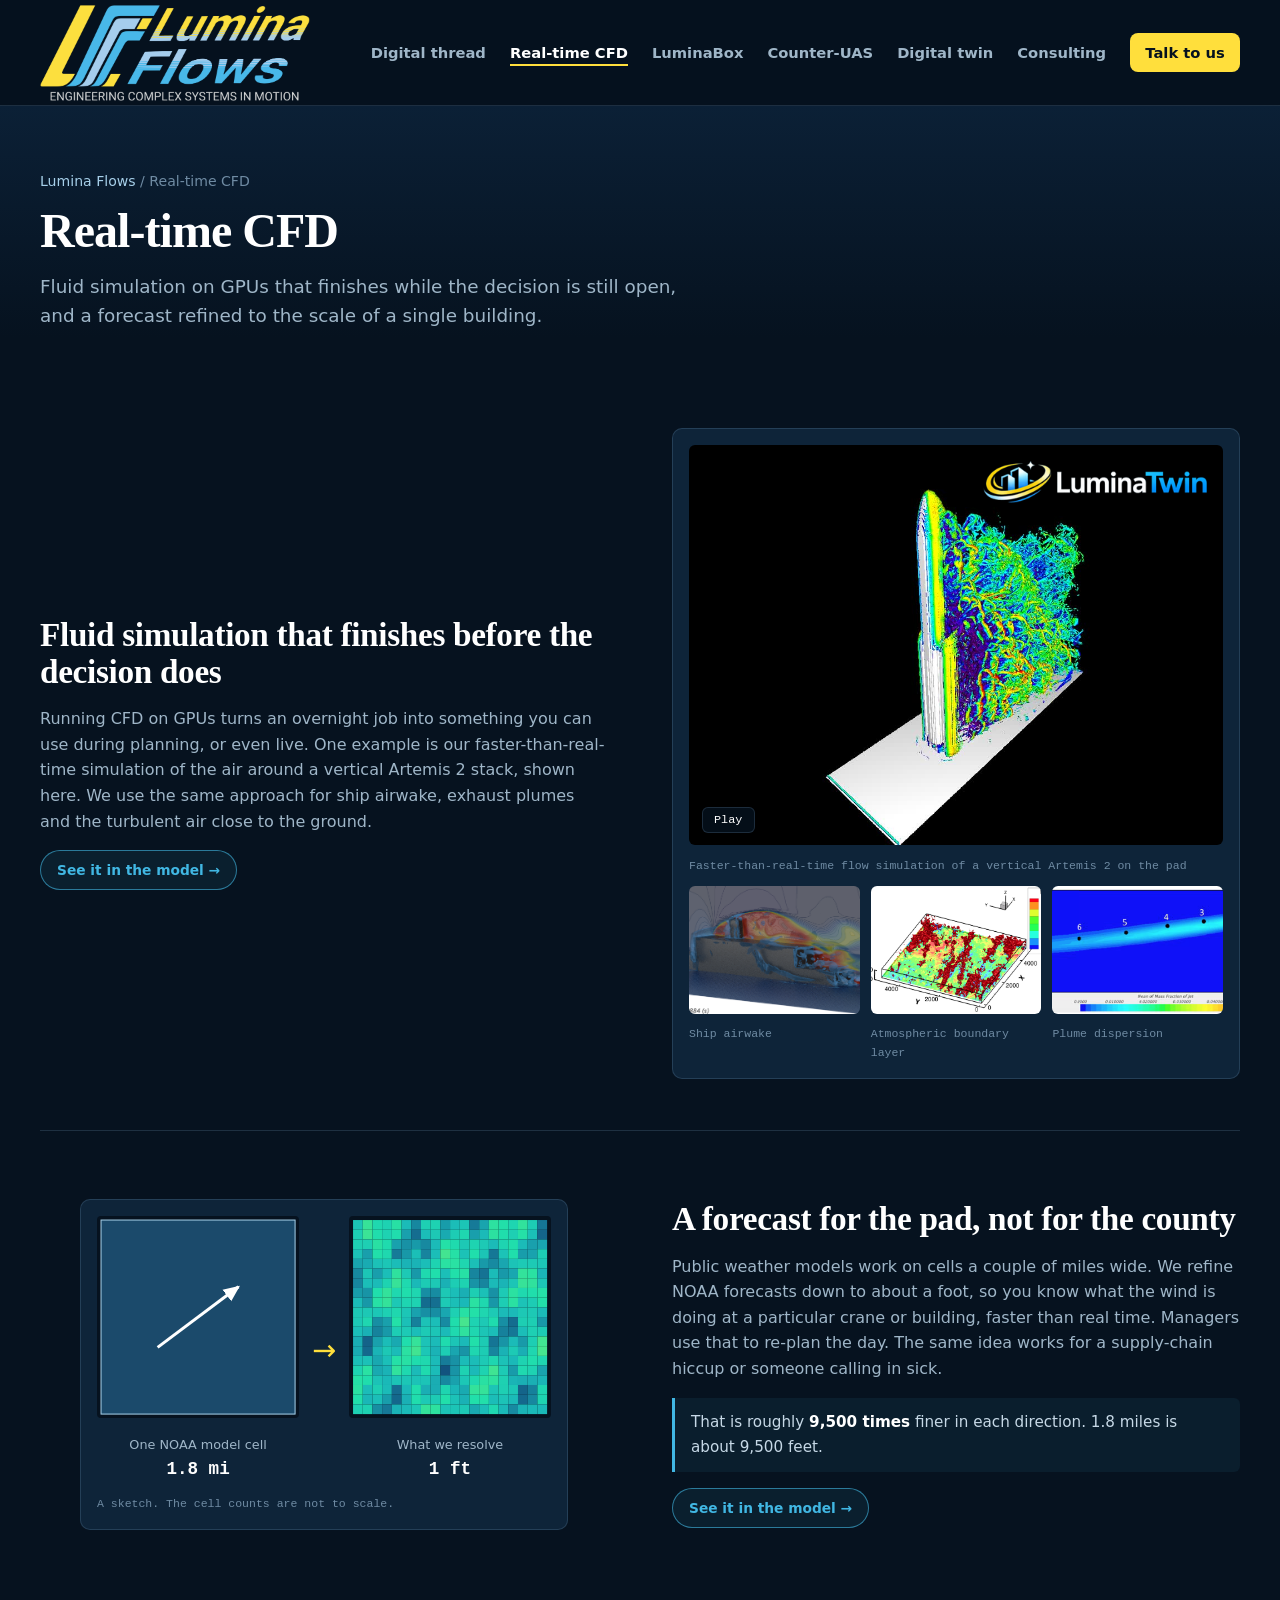
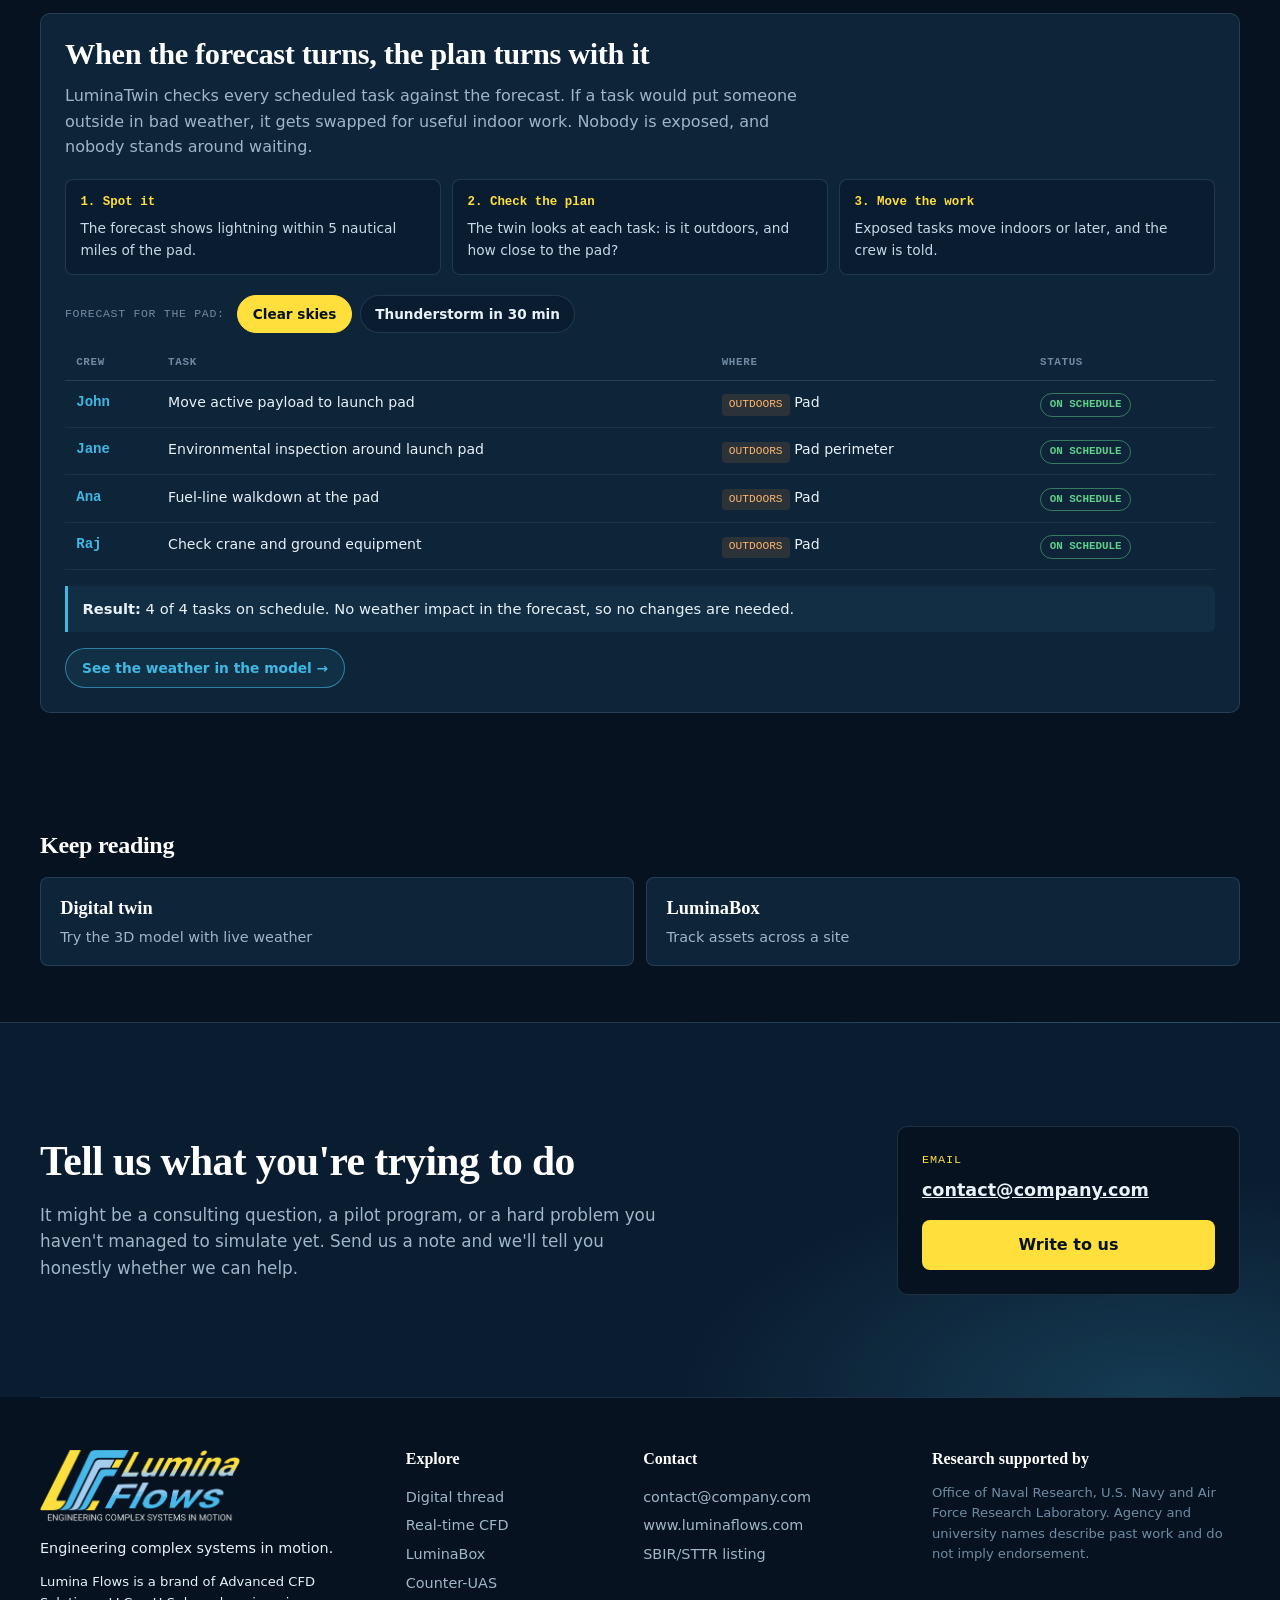
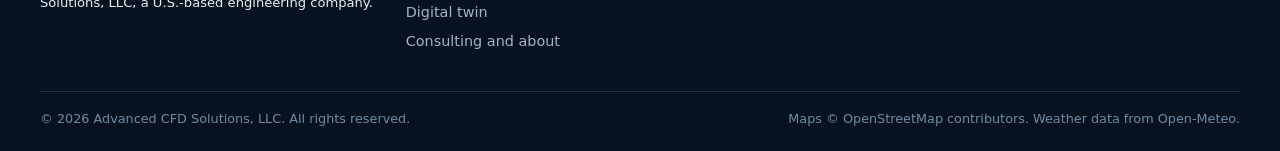
==== commit b09ce7cb: "Client feedback round: diagram, copy, footer, inertial sensor, and Hormuz fixes Landing and footer -" ====
--- a/cfd.html
+++ b/cfd.html
@@ -190,19 +190,38 @@
       </section>
     </main>
 
-    <footer class="site-footer">
-      <div>
-        <a href="index.html" aria-label="Lumina Flows home"><img src="assets/lumina-flows-logo-cropped.png" alt="Lumina Flows" /></a>
-      </div>
-      <nav class="foot-nav" aria-label="Footer">
+    <footer class="site-footer rich">
+      <div class="foot-grid">
+        <div class="foot-brand">
+          <a href="index.html" aria-label="Lumina Flows home"><img src="assets/lumina-flows-logo-cropped.png" alt="Lumina Flows" /></a>
+          <p>Engineering complex systems in motion.</p>
+          <p class="foot-small">Lumina Flows is a brand of Advanced CFD Solutions, LLC, a U.S.-based engineering company.</p>
+        </div>
+        <nav class="foot-col" aria-label="Explore">
+          <h4>Explore</h4>
           <a href="digital-thread.html">Digital thread</a>
           <a href="cfd.html">Real-time CFD</a>
           <a href="luminabox.html">LuminaBox</a>
           <a href="counter-uas.html">Counter-UAS</a>
           <a href="twin.html">Digital twin</a>
-          <a href="consulting.html">Consulting</a>
-      </nav>
-      <p>&copy; <span id="year"></span> Lumina Flows. All rights reserved.</p>
+          <a href="consulting.html">Consulting and about</a>
+        </nav>
+        <div class="foot-col">
+          <h4>Contact</h4>
+          <!-- TODO: replace with the company's verified general email address (the site currently has a placeholder). -->
+          <a href="mailto:contact@company.com">contact@company.com</a>
+          <a href="https://www.luminaflows.com" rel="noopener">www.luminaflows.com</a>
+          <a href="https://www.sbir.gov/portfolio/1482103" target="_blank" rel="noopener noreferrer">SBIR/STTR listing</a>
+        </div>
+        <div class="foot-col">
+          <h4>Research supported by</h4>
+          <p class="foot-small">Office of Naval Research, U.S. Navy and Air Force Research Laboratory. Agency and university names describe past work and do not imply endorsement.</p>
+        </div>
+      </div>
+      <div class="foot-base">
+        <p>&copy; <span id="year"></span> Advanced CFD Solutions, LLC. All rights reserved.</p>
+        <p>Maps &copy; OpenStreetMap contributors. Weather data from Open-Meteo.</p>
+      </div>
     </footer>
 
     <script src="script.js"></script>
--- a/platform.css
+++ b/platform.css
@@ -2404,3 +2404,405 @@
     gap: 1rem;
   }
 }
+
+/* ---------- Strait of Hormuz controls ---------- */
+.hz-ctl {
+  padding: 0.7rem 1rem;
+  display: flex;
+  flex-wrap: wrap;
+  align-items: flex-end;
+  gap: 0.8rem 1.4rem;
+  border-top: 1px solid var(--line);
+}
+
+.hz-group {
+  display: grid;
+  gap: 0.3rem;
+}
+
+.hz-group > span {
+  color: var(--steel);
+  font-family: var(--mono);
+  font-size: 0.66rem;
+  letter-spacing: 0.06em;
+  text-transform: uppercase;
+}
+
+.seg3 {
+  display: inline-flex;
+  border: 1px solid var(--line);
+  border-radius: 8px;
+  overflow: hidden;
+}
+
+.seg3 button {
+  padding: 0.4rem 0.75rem;
+  border: 0;
+  border-right: 1px solid var(--line);
+  color: var(--ink);
+  background: var(--panel);
+  font: inherit;
+  font-size: 0.8rem;
+  font-weight: 700;
+  cursor: pointer;
+}
+
+.seg3 button:last-child {
+  border-right: 0;
+}
+
+.seg3 button.is-on {
+  color: var(--bg);
+  background: var(--yellow);
+}
+
+.hc-title .lg-r {
+  background: #ff6b5b;
+}
+
+.cmp-table {
+  width: 100%;
+  border-collapse: collapse;
+  font-size: 0.9rem;
+}
+
+.cmp-table th,
+.cmp-table td {
+  padding: 0.65rem 0.7rem;
+  border-bottom: 1px solid var(--line);
+  text-align: left;
+  vertical-align: top;
+}
+
+.cmp-table thead th {
+  color: var(--steel);
+  font-family: var(--mono);
+  font-size: 0.68rem;
+  letter-spacing: 0.06em;
+  text-transform: uppercase;
+}
+
+.cmp-table tbody th {
+  color: #fff;
+  font-weight: 700;
+  white-space: nowrap;
+}
+
+.cmp-table .bad {
+  color: #ff9d90;
+}
+
+.cmp-table .good {
+  color: #7fe3a6;
+}
+
+.honest {
+  padding: 0.7rem 0.9rem;
+  border-left: 3px solid var(--yellow);
+  border-radius: 0 6px 6px 0;
+  background: rgba(255, 223, 60, 0.07);
+  color: #d8e6f1 !important;
+  font-size: 0.9rem;
+}
+
+.bk {
+  margin: 0;
+  padding: 0;
+  list-style: none;
+  display: grid;
+  gap: 0.3rem;
+}
+
+.bk li {
+  display: flex;
+  justify-content: space-between;
+  gap: 0.5rem;
+  padding: 0.35rem 0.55rem;
+  border-left: 3px solid #4ad17f;
+  border-radius: 0 6px 6px 0;
+  background: var(--bg-2);
+  font-size: 0.76rem;
+}
+
+.bk li.slow {
+  border-left-color: #ffb347;
+}
+
+.bk li.jam {
+  border-left-color: #ff4d3d;
+  background: rgba(255, 77, 61, 0.1);
+}
+
+.bk b {
+  color: #fff;
+  font-family: var(--mono);
+  font-size: 0.7rem;
+  font-weight: 600;
+  white-space: nowrap;
+}
+
+.sw {
+  display: inline-block;
+  width: 14px;
+  height: 4px;
+  margin: 0 0.25rem 0 0.1rem;
+  border-radius: 2px;
+  vertical-align: middle;
+}
+
+.sw-g {
+  background: #4ad17f;
+}
+
+.sw-a {
+  background: #ffb347;
+}
+
+.sw-r {
+  background: #ff4d3d;
+}
+
+.seg3x {
+  grid-template-columns: repeat(3, minmax(0, 1fr));
+}
+
+.lg-bs {
+  background: #8fc7a5;
+}
+
+.lg-bs::after {
+  background: #5fd08a;
+}
+
+/* ---------- Rich footer ---------- */
+.site-footer.rich {
+  display: block;
+  width: min(var(--max-width), calc(100% - 2rem));
+  padding: 3rem 0 1.6rem;
+  border-top: 1px solid var(--line);
+}
+
+.foot-grid {
+  display: grid;
+  grid-template-columns: 1.3fr 0.8fr 1fr 1.2fr;
+  gap: 2rem;
+}
+
+.foot-brand img {
+  width: 200px;
+  height: auto;
+}
+
+.foot-brand p {
+  margin: 0.8rem 0 0;
+  color: var(--ink);
+}
+
+.foot-small {
+  color: var(--steel);
+  font-size: 0.82rem;
+  line-height: 1.55;
+}
+
+.foot-col h4 {
+  margin: 0 0 0.7rem;
+  color: #fff;
+  font-family: Georgia, "Iowan Old Style", serif;
+  font-size: 1rem;
+  font-weight: 600;
+}
+
+.foot-col a {
+  display: block;
+  padding: 0.18rem 0;
+  color: var(--muted);
+  font-size: 0.9rem;
+  text-decoration: none;
+}
+
+.foot-col a:hover {
+  color: var(--yellow);
+}
+
+.foot-col .foot-small {
+  margin: 0;
+}
+
+.foot-base {
+  margin-top: 2.2rem;
+  padding-top: 1.1rem;
+  display: flex;
+  flex-wrap: wrap;
+  justify-content: space-between;
+  gap: 0.4rem 2rem;
+  border-top: 1px solid var(--line);
+  color: var(--steel);
+  font-size: 0.8rem;
+}
+
+.foot-base p {
+  margin: 0;
+}
+
+@media (max-width: 900px) {
+  .foot-grid {
+    grid-template-columns: 1fr 1fr;
+  }
+}
+
+@media (max-width: 560px) {
+  .foot-grid {
+    grid-template-columns: 1fr;
+  }
+}
+
+/* ---------- Diagram: server node, prototypes, insights ---------- */
+.arch .node.server rect:first-child {
+  stroke: #5fd08a;
+  stroke-opacity: 0.8;
+}
+
+.arch .ns.ok {
+  fill: #7fe3a6;
+}
+
+.hw-fig {
+  margin: 0;
+}
+
+.hw-fig figcaption {
+  margin-top: 0.6rem;
+  color: var(--steel);
+  font-family: var(--mono);
+  font-size: 0.72rem;
+  text-align: center;
+}
+
+.insights {
+  margin-top: 1rem;
+  padding: 1.6rem;
+  border: 1px solid var(--line);
+  border-radius: 10px;
+  background: var(--panel);
+}
+
+.ins-head h3 {
+  font-size: clamp(1.4rem, 2.4vw, 1.9rem);
+}
+
+.ins-head p:not(.honest) {
+  max-width: 44rem;
+  margin: 0.7rem 0 0;
+  color: var(--muted);
+}
+
+.ins-grid {
+  margin-top: 1.3rem;
+  display: grid;
+  grid-template-columns: minmax(200px, 0.7fr) 48px minmax(0, 1.6fr);
+  gap: 0.6rem;
+  align-items: stretch;
+}
+
+.ins-in {
+  display: grid;
+  gap: 0.5rem;
+}
+
+.ins-btn {
+  padding: 0.8rem 0.9rem;
+  border: 1px solid var(--line);
+  border-radius: 8px;
+  color: var(--ink);
+  background: var(--bg-2);
+  font: inherit;
+  text-align: left;
+  cursor: pointer;
+}
+
+.ins-btn b {
+  display: block;
+  font-size: 0.98rem;
+}
+
+.ins-btn span {
+  color: var(--steel);
+  font-size: 0.8rem;
+}
+
+.ins-btn.is-on {
+  border-color: var(--yellow);
+  background: var(--panel-2);
+  box-shadow: inset 3px 0 0 var(--yellow);
+}
+
+.ins-flow {
+  display: grid;
+  place-items: center;
+}
+
+.ins-flow svg {
+  width: 48px;
+  fill: none;
+  stroke: var(--sky);
+  stroke-width: 2;
+}
+
+.ins-out {
+  display: grid;
+  grid-template-columns: repeat(2, minmax(0, 1fr));
+  gap: 0.6rem;
+}
+
+.ins-card {
+  padding: 0.9rem 1rem;
+  border: 1px solid var(--line);
+  border-radius: 8px;
+  background: var(--bg-2);
+}
+
+.ins-card b {
+  display: block;
+  color: #fff;
+  font-family: Georgia, "Iowan Old Style", serif;
+  font-size: 1.05rem;
+}
+
+.ins-card span {
+  display: block;
+  margin-top: 0.3rem;
+  color: var(--muted);
+  font-size: 0.88rem;
+}
+
+.ins-twin {
+  margin-top: 1rem;
+  padding: 1rem 1.1rem;
+  border-left: 3px solid var(--sky);
+  border-radius: 0 8px 8px 0;
+  background: rgba(65, 183, 227, 0.07);
+}
+
+.ins-twin b {
+  color: #fff;
+}
+
+.ins-twin p {
+  margin: 0.3rem 0 0.8rem;
+  color: #c6d8e6;
+  font-size: 0.92rem;
+}
+
+@media (max-width: 860px) {
+  .ins-grid {
+    grid-template-columns: 1fr;
+  }
+
+  .ins-flow {
+    display: none;
+  }
+
+  .ins-out {
+    grid-template-columns: 1fr;
+  }
+}
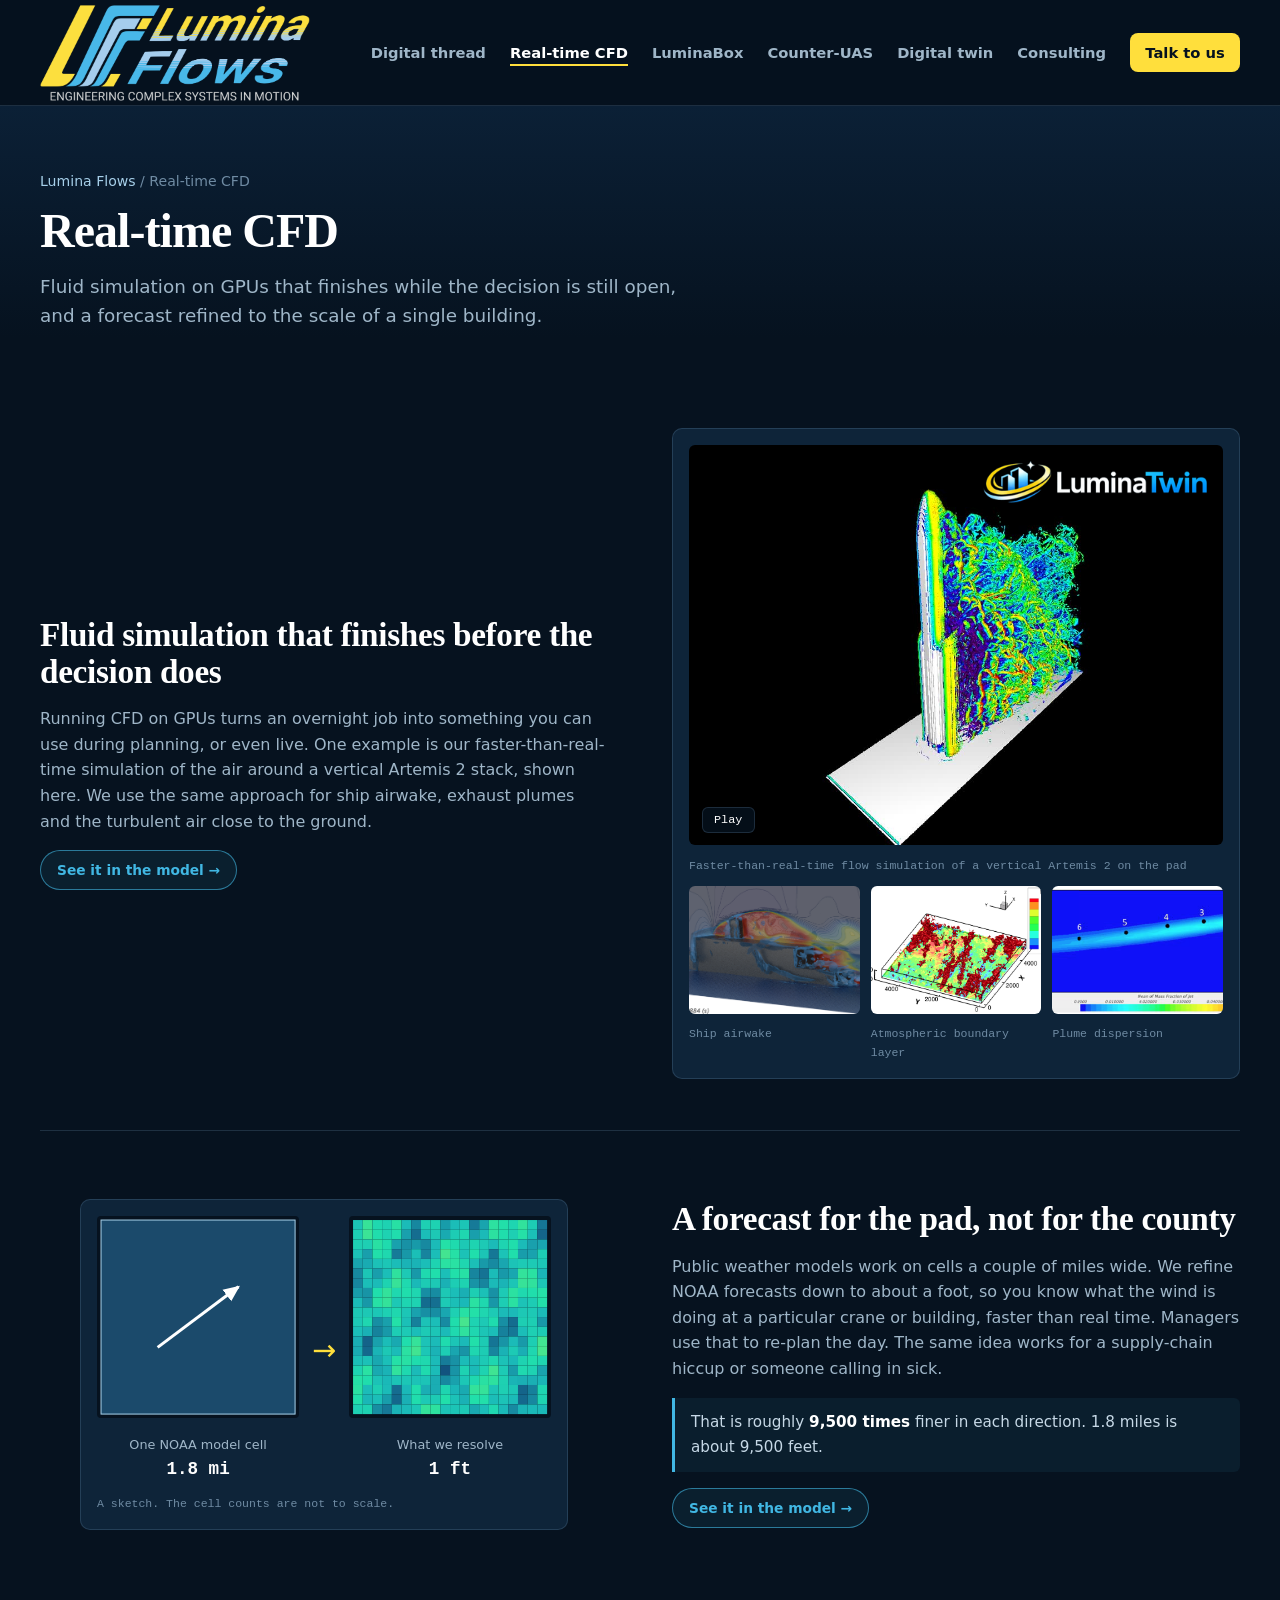
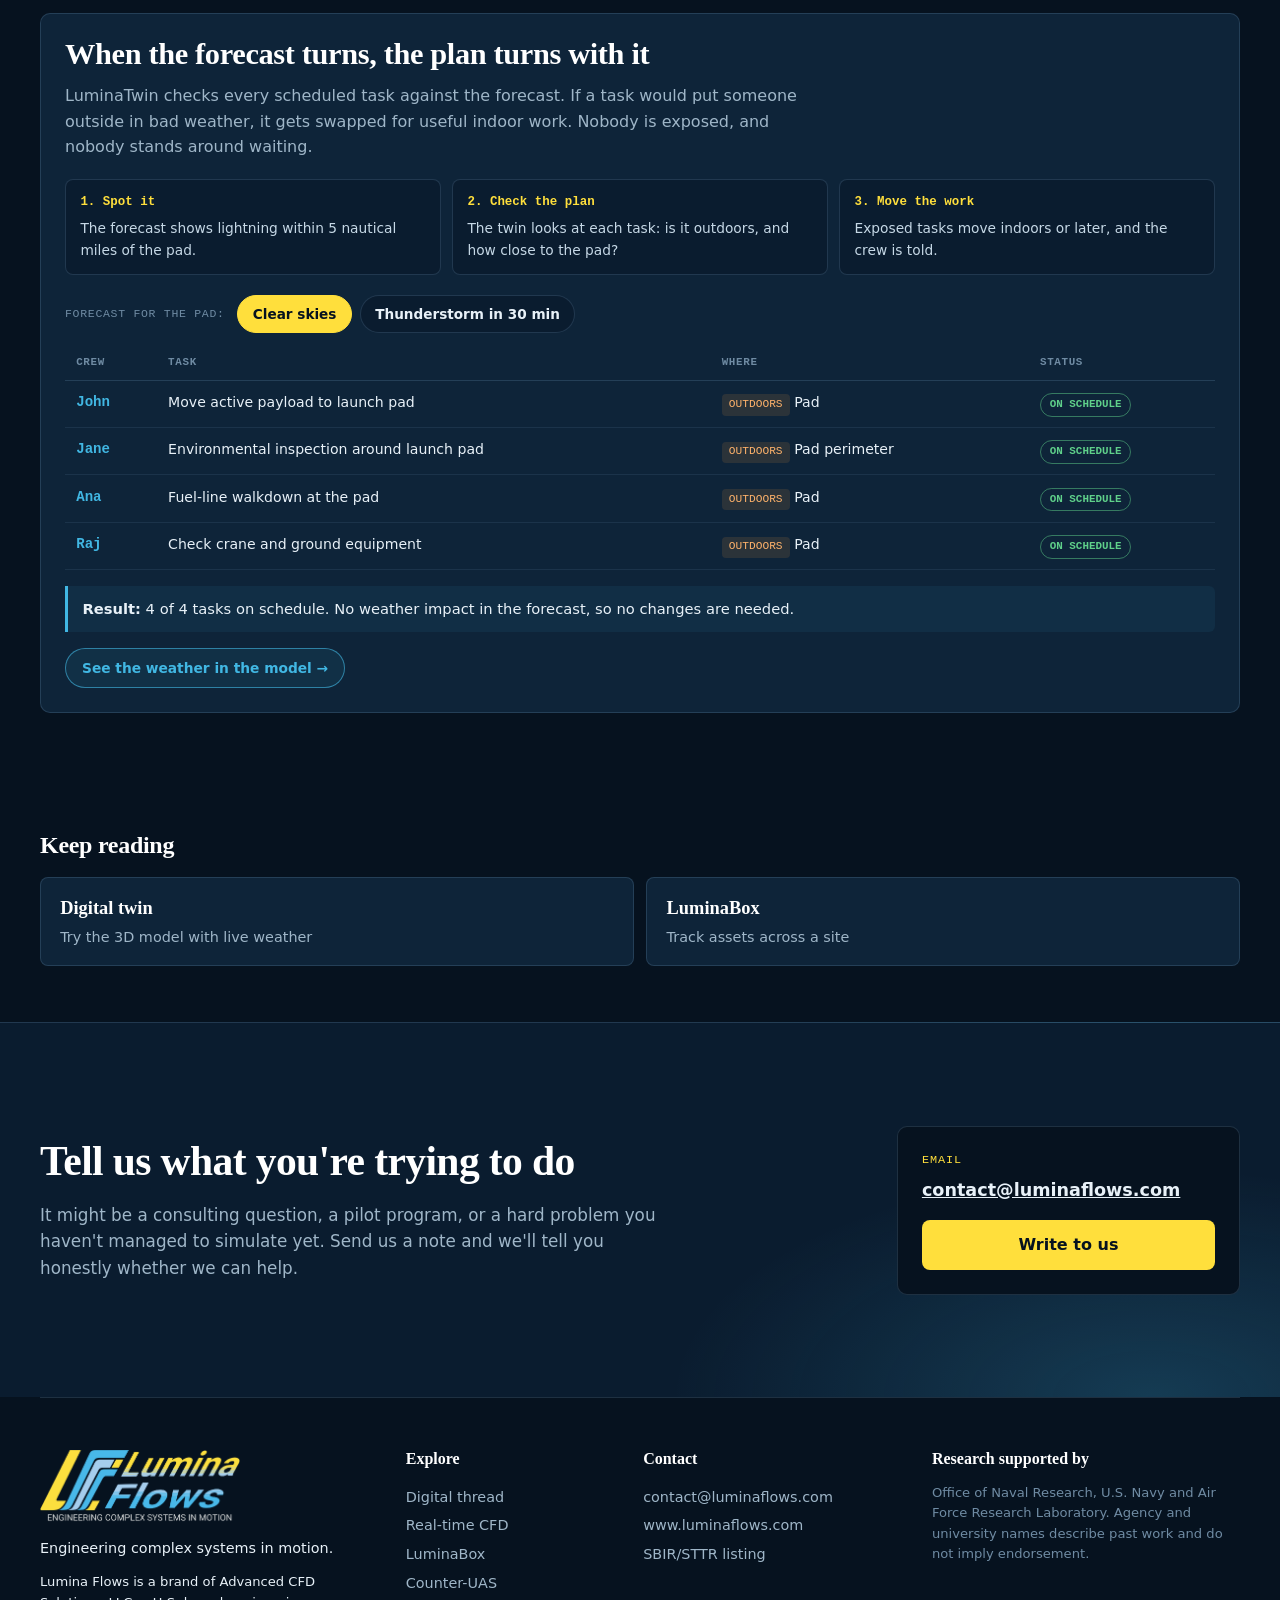
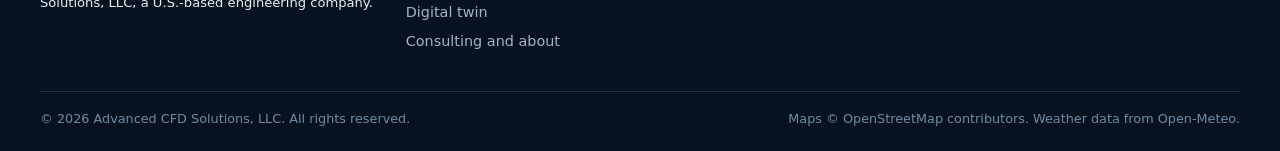
==== commit 7d8b3a10: "Update website contact email" ====
--- a/cfd.html
+++ b/cfd.html
@@ -182,9 +182,8 @@
           </div>
           <address class="contact-card">
             <span>Email</span>
-            <!-- TODO: Replace this placeholder with the company's verified email address. -->
-            <a href="mailto:contact@company.com">contact@company.com</a>
-            <a class="button primary full" href="mailto:contact@company.com?subject=Hello%20from%20the%20website">Write to us</a>
+            <a href="mailto:contact@luminaflows.com">contact@luminaflows.com</a>
+            <a class="button primary full" href="mailto:contact@luminaflows.com?subject=Hello%20from%20the%20website">Write to us</a>
           </address>
         </div>
       </section>
@@ -208,8 +207,7 @@
         </nav>
         <div class="foot-col">
           <h4>Contact</h4>
-          <!-- TODO: replace with the company's verified general email address (the site currently has a placeholder). -->
-          <a href="mailto:contact@company.com">contact@company.com</a>
+          <a href="mailto:contact@luminaflows.com">contact@luminaflows.com</a>
           <a href="https://www.luminaflows.com" rel="noopener">www.luminaflows.com</a>
           <a href="https://www.sbir.gov/portfolio/1482103" target="_blank" rel="noopener noreferrer">SBIR/STTR listing</a>
         </div>
--- a/platform.css
+++ b/platform.css
@@ -1206,6 +1206,41 @@
   line-height: 1.45;
 }
 
+.wx-grid-key {
+  display: flex;
+  flex-wrap: wrap;
+  align-items: center;
+  gap: 0.35rem 0.65rem;
+  margin-top: 0.5rem;
+  color: var(--muted);
+  font-family: var(--mono);
+  font-size: 0.62rem;
+}
+
+.wx-grid-key > span {
+  display: inline-flex;
+  align-items: center;
+  gap: 0.25rem;
+}
+
+.wx-grid-key small {
+  flex: 1 1 100%;
+  color: var(--steel);
+  font: inherit;
+}
+
+.wind-bin {
+  width: 0.75rem;
+  height: 0.65rem;
+  border: 1px solid rgba(255, 255, 255, 0.3);
+  border-radius: 2px;
+}
+
+.wind-bin.calm { background: #326d96; }
+.wind-bin.breeze { background: #41b7e3; }
+.wind-bin.strong { background: #ffdf3c; }
+.wind-bin.severe { background: #ff6b5b; }
+
 .ds-overlay {
   position: absolute;
   right: 0.8rem;
@@ -1217,7 +1252,7 @@
   border-radius: 8px;
   background: rgba(6, 18, 31, 0.86);
   backdrop-filter: blur(6px);
-  pointer-events: none;
+  pointer-events: auto;
 }
 
 .ds-title {
@@ -1866,6 +1901,48 @@
   border-bottom: 1px solid var(--line);
 }
 
+.scenario-intro {
+  display: grid;
+  grid-template-columns: minmax(0, 1fr);
+  gap: 0.3rem;
+  padding: 0.85rem 1rem;
+  border-bottom: 1px solid var(--line);
+  background: rgba(8, 23, 36, 0.72);
+}
+
+.scenario-intro .eyebrow {
+  grid-column: 1;
+  margin: 0;
+  color: var(--sky-soft);
+  font-size: 0.68rem;
+}
+
+.scenario-intro h2 {
+  grid-column: 1;
+  margin: 0;
+  font-size: 1rem;
+  line-height: 1.3;
+}
+
+.scenario-intro > p:not(.eyebrow) {
+  grid-column: 1;
+  margin: 0;
+  color: var(--muted);
+  font-size: 0.82rem;
+  line-height: 1.5;
+}
+
+.scenario-intro .scenario-intro-action {
+  color: var(--ink) !important;
+}
+
+@media (max-width: 640px) {
+  .scenario-intro {
+    grid-template-columns: minmax(0, 1fr);
+    gap: 0.3rem;
+  }
+}
+
 .tchip {
   padding: 0.22rem 0.6rem;
   border: 1px solid rgba(65, 183, 227, 0.45);
@@ -2428,6 +2505,77 @@
   text-transform: uppercase;
 }
 
+.hz-contested-note {
+  flex: 1 1 100%;
+  margin: 0;
+  color: var(--steel);
+  font-size: 0.72rem;
+  line-height: 1.4;
+}
+
+.hz-map-layers {
+  flex: 1 1 100%;
+  min-width: 0;
+  display: grid;
+  grid-template-columns: repeat(auto-fit, minmax(min(100%, 15rem), 1fr));
+  gap: 0.5rem 1rem;
+  margin: 0;
+  padding: 0.65rem 0 0;
+  border: 0;
+  border-top: 1px solid var(--line);
+}
+
+.hz-map-layers legend {
+  padding: 0 0.4rem 0 0;
+  color: var(--steel);
+  font-family: var(--mono);
+  font-size: 0.66rem;
+  text-transform: uppercase;
+}
+
+.hz-map-layers label {
+  display: grid;
+  grid-template-columns: 1rem 1rem minmax(0, 1fr);
+  align-items: start;
+  gap: 0.45rem;
+  color: var(--ink);
+  font-size: 0.78rem;
+  line-height: 1.35;
+  cursor: pointer;
+}
+
+.hz-map-layers input {
+  margin: 0.15rem 0 0;
+  accent-color: var(--yellow);
+}
+
+.hz-map-layers small {
+  display: block;
+  color: var(--steel);
+  font-size: 0.68rem;
+}
+
+.hz-swatch {
+  width: 0.9rem;
+  height: 0.9rem;
+  border: 1px solid rgba(255, 255, 255, 0.55);
+  border-radius: 2px;
+}
+
+.hz-swatch.closure { background: #8f211e; }
+.hz-swatch.corridor { background: #4dbb78; }
+.hz-swatch.mine { background: repeating-linear-gradient(135deg, #d94e4e 0 3px, transparent 3px 6px); }
+.hz-swatch.threat { background: #efb547; }
+.hz-swatch.disruption { background: repeating-linear-gradient(135deg, #a7afb7 0 3px, transparent 3px 6px); }
+
+.hz-map-note {
+  flex: 1 1 100%;
+  margin: 0;
+  color: var(--steel);
+  font-size: 0.72rem;
+  line-height: 1.45;
+}
+
 .seg3 {
   display: inline-flex;
   border: 1px solid var(--line);
@@ -2806,3 +2954,66 @@
     grid-template-columns: 1fr;
   }
 }
+
+/* Tracking note + downscaling box controls */
+.tracking-note {
+  margin: 0;
+  padding: 0.55rem 1rem;
+  border-bottom: 1px solid var(--line);
+  color: #c6d8e6;
+  font-size: 0.82rem;
+  line-height: 1.4;
+}
+
+.tracking-note b {
+  color: var(--yellow);
+}
+
+.ds-box {
+  display: grid;
+  gap: 0.4rem;
+  margin-top: 0.7rem;
+}
+
+.ds-box label {
+  color: #c6d8e6;
+  font-size: 0.74rem;
+}
+
+.ds-box select {
+  width: 100%;
+  padding: 0.35rem 0.5rem;
+  border: 1px solid var(--line);
+  border-radius: 8px;
+  color: var(--ink);
+  background: var(--panel);
+  font: inherit;
+  font-size: 0.8rem;
+}
+
+.ds-box .ds-check {
+  display: flex;
+  align-items: center;
+  gap: 0.4rem;
+}
+
+.ds-box .ds-check input {
+  accent-color: var(--yellow);
+}
+
+.ds-pin {
+  padding: 0.4rem 0.6rem;
+  border: 1px solid var(--line);
+  border-radius: 8px;
+  color: var(--ink);
+  background: var(--panel);
+  font: inherit;
+  font-size: 0.78rem;
+  font-weight: 700;
+  cursor: pointer;
+}
+
+.ds-pin[aria-pressed="true"] {
+  border-color: var(--yellow);
+  box-shadow: inset 0 -2px 0 var(--yellow);
+}
